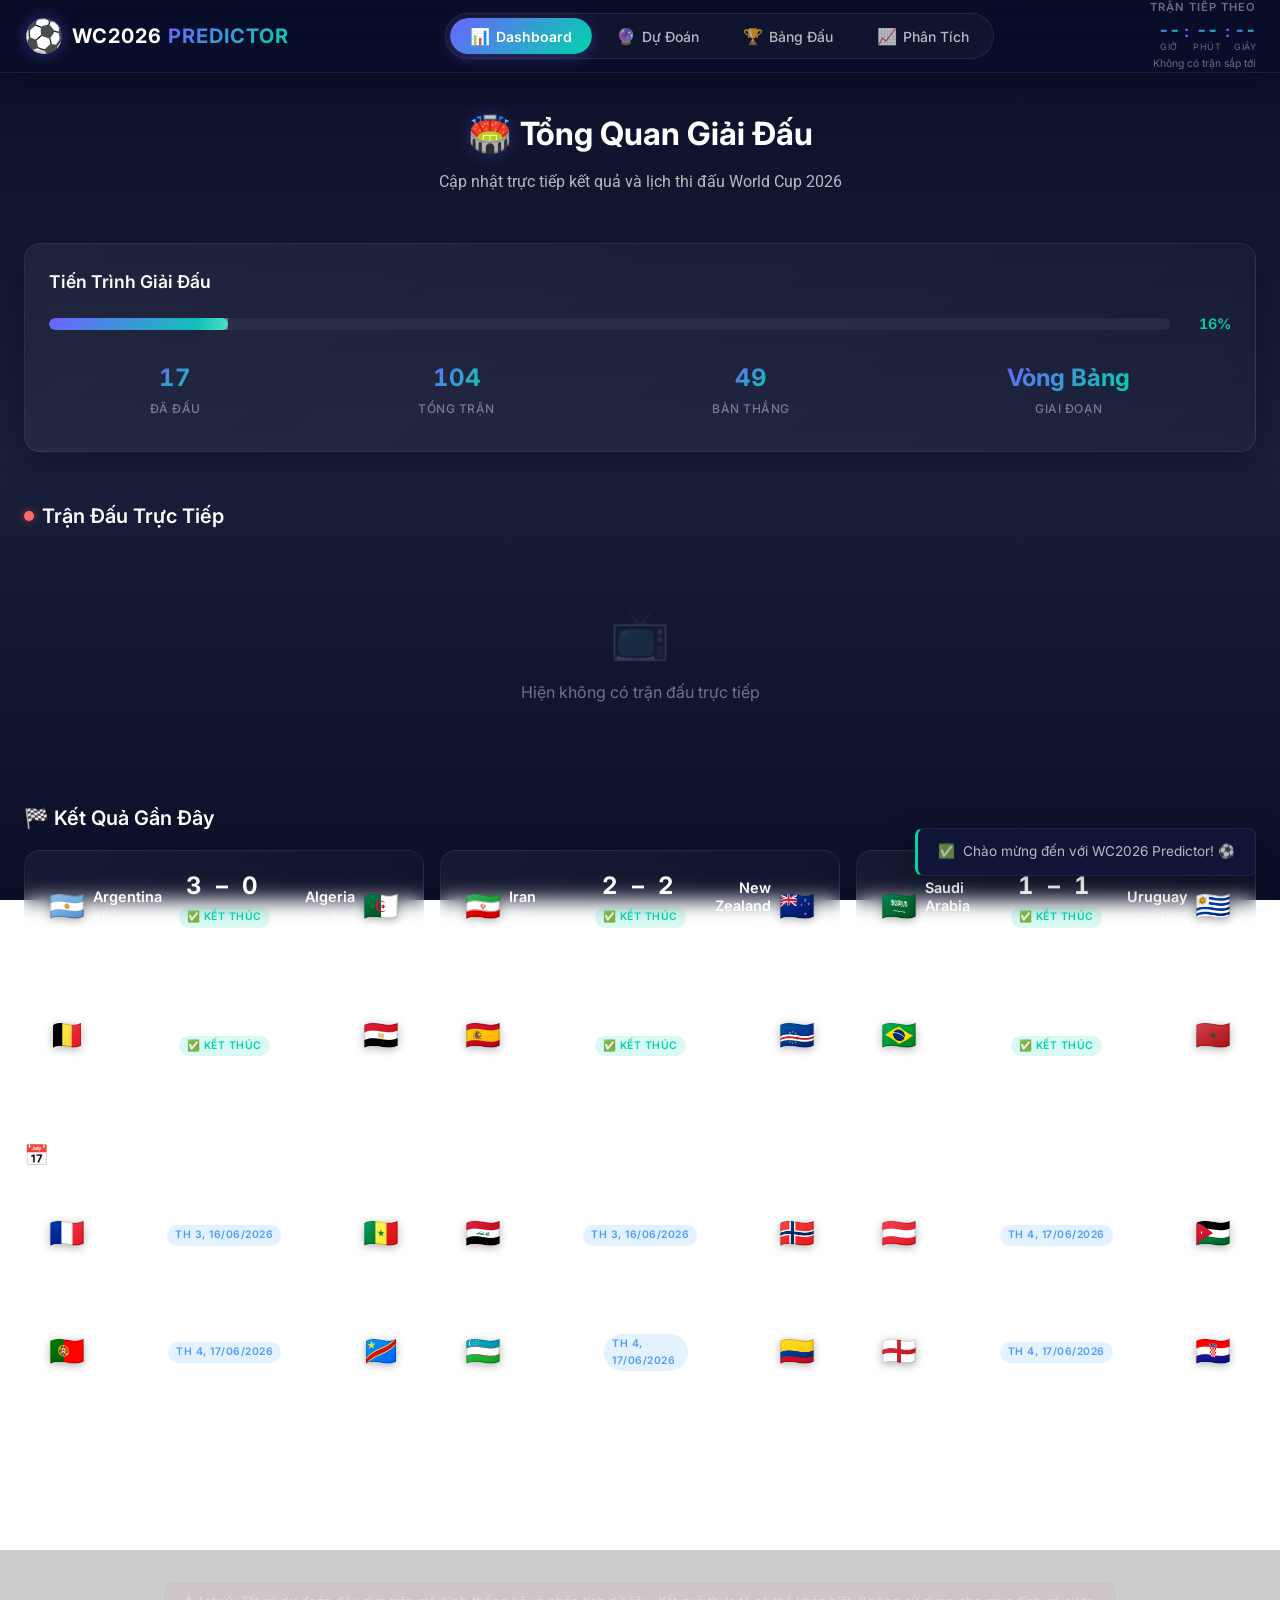
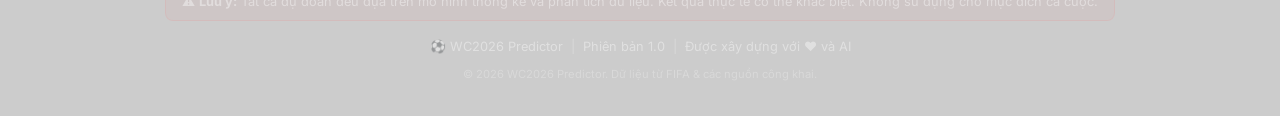
==== index.html @ 7719d068 "WC2026 Predictor - AI Football Prediction Website" ====
<!DOCTYPE html>
<html lang="vi">
<head>
  <meta charset="UTF-8">
  <meta name="viewport" content="width=device-width, initial-scale=1.0">
  <title>Dự Đoán World Cup 2026 | AI Football Predictor</title>
  <meta name="description" content="Công cụ dự đoán kết quả World Cup 2026 bằng trí tuệ nhân tạo. Phân tích 20 yếu tố, xác suất thắng thua, bảng đấu và thống kê chi tiết cho tất cả 48 đội tuyển.">
  <meta name="keywords" content="World Cup 2026, dự đoán bóng đá, AI predictor, phân tích trận đấu, bảng xếp hạng">
  <meta name="author" content="WC2026 Predictor">
  <meta property="og:title" content="Dự Đoán World Cup 2026 | AI Football Predictor">
  <meta property="og:description" content="Dự đoán kết quả World Cup 2026 với AI - Phân tích chi tiết 20 yếu tố cho mỗi trận đấu">
  <meta property="og:type" content="website">
  <link rel="icon" href="data:image/svg+xml,<svg xmlns='http://www.w3.org/2000/svg' viewBox='0 0 100 100'><text y='.9em' font-size='90'>⚽</text></svg>">
  <link rel="preconnect" href="https://fonts.googleapis.com">
  <link rel="preconnect" href="https://fonts.gstatic.com" crossorigin>
  <link href="https://fonts.googleapis.com/css2?family=Inter:wght@400;500;600;700&family=Roboto:wght@400;500&display=swap" rel="stylesheet">
  <link rel="stylesheet" href="css/style.css">
</head>
<body>

<div id="app">
  <!-- ═══════════════════════════════════════════ HEADER ═══════════════════════════════════════════ -->
  <header id="main-header">
    <div class="header-inner">
      <div id="logo" class="logo">
        <span class="logo-icon">⚽</span>
        <span class="logo-text">WC2026 <span class="logo-highlight">PREDICTOR</span></span>
      </div>

      <nav id="main-nav" class="main-nav">
        <button id="tab-btn-dashboard" class="nav-tab active" data-tab="dashboard">
          <span class="nav-icon">📊</span>
          <span class="nav-label">Dashboard</span>
        </button>
        <button id="tab-btn-prediction" class="nav-tab" data-tab="prediction">
          <span class="nav-icon">🔮</span>
          <span class="nav-label">Dự Đoán</span>
        </button>
        <button id="tab-btn-groups" class="nav-tab" data-tab="groups">
          <span class="nav-icon">🏆</span>
          <span class="nav-label">Bảng Đấu</span>
        </button>
        <button id="tab-btn-analytics" class="nav-tab" data-tab="analytics">
          <span class="nav-icon">📈</span>
          <span class="nav-label">Phân Tích</span>
        </button>
      </nav>

      <div id="countdown-widget" class="countdown-widget">
        <span class="countdown-label">Trận tiếp theo</span>
        <div id="countdown-timer" class="countdown-timer">
          <div class="countdown-segment">
            <span id="countdown-hours" class="countdown-value">00</span>
            <span class="countdown-unit">giờ</span>
          </div>
          <span class="countdown-separator">:</span>
          <div class="countdown-segment">
            <span id="countdown-minutes" class="countdown-value">00</span>
            <span class="countdown-unit">phút</span>
          </div>
          <span class="countdown-separator">:</span>
          <div class="countdown-segment">
            <span id="countdown-seconds" class="countdown-value">00</span>
            <span class="countdown-unit">giây</span>
          </div>
        </div>
        <span id="countdown-match-info" class="countdown-match-info"></span>
      </div>

      <button id="mobile-menu-toggle" class="mobile-menu-toggle" aria-label="Menu">
        <span></span><span></span><span></span>
      </button>
    </div>
  </header>

  <!-- ═══════════════════════════════════════════ MAIN ═══════════════════════════════════════════ -->
  <main id="main-content">

    <!-- ────────────── TAB: DASHBOARD ────────────── -->
    <section id="dashboard" class="tab-content active">
      <div class="section-header">
        <h1 class="section-title">
          <span class="title-icon">🏟️</span>
          Tổng Quan Giải Đấu
        </h1>
        <p class="section-subtitle">Cập nhật trực tiếp kết quả và lịch thi đấu World Cup 2026</p>
      </div>

      <!-- Tournament Progress -->
      <div id="tournament-progress" class="tournament-progress card glass-card">
        <h3 class="card-title">Tiến Trình Giải Đấu</h3>
        <div class="progress-bar-container">
          <div id="tournament-progress-bar" class="progress-bar">
            <div id="tournament-progress-fill" class="progress-fill"></div>
          </div>
          <span id="tournament-progress-text" class="progress-text">0%</span>
        </div>
        <div id="tournament-stats-row" class="stats-row">
          <div class="stat-item">
            <span class="stat-value" id="stat-matches-played">0</span>
            <span class="stat-label">Đã Đấu</span>
          </div>
          <div class="stat-item">
            <span class="stat-value" id="stat-total-matches">104</span>
            <span class="stat-label">Tổng Trận</span>
          </div>
          <div class="stat-item">
            <span class="stat-value" id="stat-goals-scored">0</span>
            <span class="stat-label">Bàn Thắng</span>
          </div>
          <div class="stat-item">
            <span class="stat-value" id="stat-current-stage">Bảng Đấu</span>
            <span class="stat-label">Giai Đoạn</span>
          </div>
        </div>
      </div>

      <!-- Live Matches -->
      <div id="live-matches-section" class="matches-section">
        <h2 class="subsection-title">
          <span class="live-dot"></span>
          Trận Đấu Trực Tiếp
        </h2>
        <div id="live-matches-grid" class="matches-grid">
          <!-- Populated by JS -->
        </div>
        <div id="live-matches-empty" class="empty-state" style="display:none;">
          <span class="empty-icon">📺</span>
          <p>Hiện không có trận đấu trực tiếp</p>
        </div>
      </div>

      <!-- Recent Results -->
      <div id="recent-matches-section" class="matches-section">
        <h2 class="subsection-title">🏁 Kết Quả Gần Đây</h2>
        <div id="recent-matches-grid" class="matches-grid">
          <!-- Populated by JS -->
        </div>
      </div>

      <!-- Upcoming Matches -->
      <div id="upcoming-matches-section" class="matches-section">
        <h2 class="subsection-title">📅 Lịch Thi Đấu Sắp Tới</h2>
        <div id="upcoming-matches-grid" class="matches-grid">
          <!-- Populated by JS -->
        </div>
      </div>
    </section>

    <!-- ────────────── TAB: PREDICTION ────────────── -->
    <section id="prediction" class="tab-content">
      <div class="section-header">
        <h1 class="section-title">
          <span class="title-icon">🔮</span>
          Dự Đoán Trận Đấu
        </h1>
        <p class="section-subtitle">Phân tích AI với 20 yếu tố để dự đoán kết quả chính xác nhất</p>
      </div>

      <!-- Match Selector -->
      <div id="match-selector" class="match-selector card glass-card">
        <h3 class="card-title">Chọn Trận Đấu</h3>
        <div class="selector-controls">
          <div class="select-wrapper">
            <label for="matchday-filter" class="select-label">Vòng đấu:</label>
            <select id="matchday-filter" class="custom-select">
              <option value="all">Tất cả vòng đấu</option>
            </select>
          </div>
          <div class="select-wrapper">
            <label for="match-dropdown" class="select-label">Trận đấu:</label>
            <select id="match-dropdown" class="custom-select">
              <option value="">-- Chọn trận đấu --</option>
            </select>
          </div>
        </div>
        <div id="match-cards-grid" class="match-cards-grid">
          <!-- Quick-pick match cards -->
        </div>
      </div>

      <!-- Prediction Panel -->
      <div id="prediction-panel" class="prediction-panel" style="display:none;">
        <!-- Team Comparison Header -->
        <div id="prediction-header" class="prediction-header card glass-card">
          <div id="team-home" class="team-display">
            <span id="home-flag" class="team-flag">🏳️</span>
            <span id="home-name" class="team-name">Đội Nhà</span>
            <span id="home-ranking" class="team-ranking">#0</span>
          </div>
          <div class="vs-container">
            <span class="vs-label">VS</span>
            <span id="match-date-display" class="match-date"></span>
            <span id="match-venue-display" class="match-venue"></span>
          </div>
          <div id="team-away" class="team-display">
            <span id="away-flag" class="team-flag">🏳️</span>
            <span id="away-name" class="team-name">Đội Khách</span>
            <span id="away-ranking" class="team-ranking">#0</span>
          </div>
        </div>

        <!-- Predicted Score -->
        <div id="predicted-score-section" class="predicted-score-section card glass-card">
          <h3 class="card-title">Tỷ Số Dự Đoán</h3>
          <div class="score-display">
            <div class="score-team">
              <span id="score-home-flag" class="score-flag">🏳️</span>
              <span id="score-home-name" class="score-team-name">Đội Nhà</span>
            </div>
            <div class="score-numbers">
              <span id="predicted-home-score" class="predicted-score">0</span>
              <span class="score-dash">–</span>
              <span id="predicted-away-score" class="predicted-score">0</span>
            </div>
            <div class="score-team">
              <span id="score-away-flag" class="score-flag">🏳️</span>
              <span id="score-away-name" class="score-team-name">Đội Khách</span>
            </div>
          </div>
          <div id="prediction-confidence" class="confidence-badge">
            <span>Độ tin cậy: </span>
            <span id="confidence-value" class="confidence-value">0%</span>
          </div>
        </div>

        <!-- Charts Row 1 -->
        <div class="charts-row">
          <!-- Win/Draw/Lose Probabilities -->
          <div id="prob-bars-container" class="chart-container card glass-card">
            <h3 class="card-title">Xác Suất Thắng/Hòa/Thua</h3>
            <canvas id="prob-bars-chart" width="400" height="300"></canvas>
            <div id="prob-bars-legend" class="chart-legend"></div>
          </div>

          <!-- Confidence Gauge -->
          <div id="confidence-gauge-container" class="chart-container card glass-card">
            <h3 class="card-title">Mức Độ Tin Cậy</h3>
            <canvas id="confidence-gauge" width="300" height="300"></canvas>
            <div id="gauge-value-display" class="gauge-value"></div>
          </div>
        </div>

        <!-- Charts Row 2 -->
        <div class="charts-row">
          <!-- Radar Chart -->
          <div id="radar-chart-container" class="chart-container card glass-card">
            <h3 class="card-title">So Sánh Sức Mạnh</h3>
            <canvas id="radar-chart" width="400" height="400"></canvas>
            <div id="radar-chart-legend" class="chart-legend"></div>
          </div>

          <!-- Score Matrix Heatmap -->
          <div id="score-heatmap-container" class="chart-container card glass-card">
            <h3 class="card-title">Ma Trận Xác Suất Tỷ Số</h3>
            <canvas id="score-heatmap" width="400" height="400"></canvas>
          </div>
        </div>

        <!-- Charts Row 3 -->
        <div class="charts-row">
          <!-- Factors Breakdown -->
          <div id="factors-chart-container" class="chart-container chart-container-wide card glass-card">
            <h3 class="card-title">Phân Tích Yếu Tố</h3>
            <canvas id="factors-chart" width="800" height="400"></canvas>
          </div>
        </div>

        <!-- Additional Stats -->
        <div id="additional-stats" class="additional-stats">
          <div id="stat-over-under" class="stat-card card glass-card">
            <h4 class="stat-card-title">Trên/Dưới 2.5 Bàn</h4>
            <div class="stat-bar-group">
              <div class="stat-bar-row">
                <span class="stat-bar-label">Trên 2.5</span>
                <div class="stat-bar-track">
                  <div id="over25-bar" class="stat-bar-fill accent-teal" style="width:0%"></div>
                </div>
                <span id="over25-value" class="stat-bar-value">0%</span>
              </div>
              <div class="stat-bar-row">
                <span class="stat-bar-label">Dưới 2.5</span>
                <div class="stat-bar-track">
                  <div id="under25-bar" class="stat-bar-fill accent-coral" style="width:0%"></div>
                </div>
                <span id="under25-value" class="stat-bar-value">0%</span>
              </div>
            </div>
          </div>

          <div id="stat-btts" class="stat-card card glass-card">
            <h4 class="stat-card-title">Cả Hai Đội Ghi Bàn</h4>
            <div class="stat-circular">
              <div id="btts-circle" class="circular-progress">
                <svg viewBox="0 0 100 100">
                  <circle class="track" cx="50" cy="50" r="42"></circle>
                  <circle id="btts-circle-fill" class="fill" cx="50" cy="50" r="42" stroke-dasharray="264" stroke-dashoffset="264"></circle>
                </svg>
                <span id="btts-value" class="circular-value">0%</span>
              </div>
              <div class="btts-labels">
                <span id="btts-yes-label" class="btts-label">Có: 0%</span>
                <span id="btts-no-label" class="btts-label">Không: 0%</span>
              </div>
            </div>
          </div>

          <div id="stat-expected-goals" class="stat-card card glass-card">
            <h4 class="stat-card-title">Bàn Thắng Kỳ Vọng (xG)</h4>
            <div class="xg-display">
              <div class="xg-team">
                <span id="xg-home-flag" class="xg-flag">🏳️</span>
                <span id="xg-home-value" class="xg-value">0.00</span>
              </div>
              <div class="xg-divider">
                <span>xG</span>
              </div>
              <div class="xg-team">
                <span id="xg-away-flag" class="xg-flag">🏳️</span>
                <span id="xg-away-value" class="xg-value">0.00</span>
              </div>
            </div>
            <div id="xg-total" class="xg-total">
              <span>Tổng xG: </span>
              <span id="xg-total-value">0.00</span>
            </div>
          </div>
        </div>

        <!-- 20 Factors Detail Table -->
        <div id="factors-detail-section" class="factors-detail card glass-card">
          <h3 class="card-title">Chi Tiết 20 Yếu Tố Phân Tích</h3>
          <div class="table-responsive">
            <table id="factors-table" class="factors-table">
              <thead>
                <tr>
                  <th>#</th>
                  <th>Yếu Tố</th>
                  <th id="factors-th-home">Đội Nhà</th>
                  <th id="factors-th-away">Đội Khách</th>
                  <th>Ảnh Hưởng</th>
                  <th>Lợi Thế</th>
                </tr>
              </thead>
              <tbody id="factors-table-body">
                <!-- Populated by JS -->
              </tbody>
            </table>
          </div>
        </div>
      </div>
    </section>

    <!-- ────────────── TAB: GROUPS ────────────── -->
    <section id="groups" class="tab-content">
      <div class="section-header">
        <h1 class="section-title">
          <span class="title-icon">🏆</span>
          Bảng Đấu World Cup 2026
        </h1>
        <p class="section-subtitle">12 bảng đấu với 48 đội tuyển – Xác suất vượt qua vòng bảng</p>
      </div>

      <div id="groups-grid" class="groups-grid">
        <!-- Group A -->
        <div id="group-A" class="group-card card glass-card">
          <h3 class="group-title">Bảng A</h3>
          <table class="group-table">
            <thead>
              <tr>
                <th class="col-pos">#</th>
                <th class="col-team">Đội</th>
                <th class="col-stat">Đ</th>
                <th class="col-stat">T</th>
                <th class="col-stat">H</th>
                <th class="col-stat">B</th>
                <th class="col-stat">BT</th>
                <th class="col-stat">BB</th>
                <th class="col-stat">HS</th>
                <th class="col-pts">Điểm</th>
                <th class="col-prob">Vượt QVB</th>
              </tr>
            </thead>
            <tbody id="group-A-body"></tbody>
          </table>
        </div>
        <!-- Group B -->
        <div id="group-B" class="group-card card glass-card">
          <h3 class="group-title">Bảng B</h3>
          <table class="group-table">
            <thead>
              <tr>
                <th class="col-pos">#</th>
                <th class="col-team">Đội</th>
                <th class="col-stat">Đ</th>
                <th class="col-stat">T</th>
                <th class="col-stat">H</th>
                <th class="col-stat">B</th>
                <th class="col-stat">BT</th>
                <th class="col-stat">BB</th>
                <th class="col-stat">HS</th>
                <th class="col-pts">Điểm</th>
                <th class="col-prob">Vượt QVB</th>
              </tr>
            </thead>
            <tbody id="group-B-body"></tbody>
          </table>
        </div>
        <!-- Group C -->
        <div id="group-C" class="group-card card glass-card">
          <h3 class="group-title">Bảng C</h3>
          <table class="group-table">
            <thead>
              <tr>
                <th class="col-pos">#</th>
                <th class="col-team">Đội</th>
                <th class="col-stat">Đ</th>
                <th class="col-stat">T</th>
                <th class="col-stat">H</th>
                <th class="col-stat">B</th>
                <th class="col-stat">BT</th>
                <th class="col-stat">BB</th>
                <th class="col-stat">HS</th>
                <th class="col-pts">Điểm</th>
                <th class="col-prob">Vượt QVB</th>
              </tr>
            </thead>
            <tbody id="group-C-body"></tbody>
          </table>
        </div>
        <!-- Group D -->
        <div id="group-D" class="group-card card glass-card">
          <h3 class="group-title">Bảng D</h3>
          <table class="group-table">
            <thead>
              <tr>
                <th class="col-pos">#</th>
                <th class="col-team">Đội</th>
                <th class="col-stat">Đ</th>
                <th class="col-stat">T</th>
                <th class="col-stat">H</th>
                <th class="col-stat">B</th>
                <th class="col-stat">BT</th>
                <th class="col-stat">BB</th>
                <th class="col-stat">HS</th>
                <th class="col-pts">Điểm</th>
                <th class="col-prob">Vượt QVB</th>
              </tr>
            </thead>
            <tbody id="group-D-body"></tbody>
          </table>
        </div>
        <!-- Group E -->
        <div id="group-E" class="group-card card glass-card">
          <h3 class="group-title">Bảng E</h3>
          <table class="group-table">
            <thead>
              <tr>
                <th class="col-pos">#</th>
                <th class="col-team">Đội</th>
                <th class="col-stat">Đ</th>
                <th class="col-stat">T</th>
                <th class="col-stat">H</th>
                <th class="col-stat">B</th>
                <th class="col-stat">BT</th>
                <th class="col-stat">BB</th>
                <th class="col-stat">HS</th>
                <th class="col-pts">Điểm</th>
                <th class="col-prob">Vượt QVB</th>
              </tr>
            </thead>
            <tbody id="group-E-body"></tbody>
          </table>
        </div>
        <!-- Group F -->
        <div id="group-F" class="group-card card glass-card">
          <h3 class="group-title">Bảng F</h3>
          <table class="group-table">
            <thead>
              <tr>
                <th class="col-pos">#</th>
                <th class="col-team">Đội</th>
                <th class="col-stat">Đ</th>
                <th class="col-stat">T</th>
                <th class="col-stat">H</th>
                <th class="col-stat">B</th>
                <th class="col-stat">BT</th>
                <th class="col-stat">BB</th>
                <th class="col-stat">HS</th>
                <th class="col-pts">Điểm</th>
                <th class="col-prob">Vượt QVB</th>
              </tr>
            </thead>
            <tbody id="group-F-body"></tbody>
          </table>
        </div>
        <!-- Group G -->
        <div id="group-G" class="group-card card glass-card">
          <h3 class="group-title">Bảng G</h3>
          <table class="group-table">
            <thead>
              <tr>
                <th class="col-pos">#</th>
                <th class="col-team">Đội</th>
                <th class="col-stat">Đ</th>
                <th class="col-stat">T</th>
                <th class="col-stat">H</th>
                <th class="col-stat">B</th>
                <th class="col-stat">BT</th>
                <th class="col-stat">BB</th>
                <th class="col-stat">HS</th>
                <th class="col-pts">Điểm</th>
                <th class="col-prob">Vượt QVB</th>
              </tr>
            </thead>
            <tbody id="group-G-body"></tbody>
          </table>
        </div>
        <!-- Group H -->
        <div id="group-H" class="group-card card glass-card">
          <h3 class="group-title">Bảng H</h3>
          <table class="group-table">
            <thead>
              <tr>
                <th class="col-pos">#</th>
                <th class="col-team">Đội</th>
                <th class="col-stat">Đ</th>
                <th class="col-stat">T</th>
                <th class="col-stat">H</th>
                <th class="col-stat">B</th>
                <th class="col-stat">BT</th>
                <th class="col-stat">BB</th>
                <th class="col-stat">HS</th>
                <th class="col-pts">Điểm</th>
                <th class="col-prob">Vượt QVB</th>
              </tr>
            </thead>
            <tbody id="group-H-body"></tbody>
          </table>
        </div>
        <!-- Group I -->
        <div id="group-I" class="group-card card glass-card">
          <h3 class="group-title">Bảng I</h3>
          <table class="group-table">
            <thead>
              <tr>
                <th class="col-pos">#</th>
                <th class="col-team">Đội</th>
                <th class="col-stat">Đ</th>
                <th class="col-stat">T</th>
                <th class="col-stat">H</th>
                <th class="col-stat">B</th>
                <th class="col-stat">BT</th>
                <th class="col-stat">BB</th>
                <th class="col-stat">HS</th>
                <th class="col-pts">Điểm</th>
                <th class="col-prob">Vượt QVB</th>
              </tr>
            </thead>
            <tbody id="group-I-body"></tbody>
          </table>
        </div>
        <!-- Group J -->
        <div id="group-J" class="group-card card glass-card">
          <h3 class="group-title">Bảng J</h3>
          <table class="group-table">
            <thead>
              <tr>
                <th class="col-pos">#</th>
                <th class="col-team">Đội</th>
                <th class="col-stat">Đ</th>
                <th class="col-stat">T</th>
                <th class="col-stat">H</th>
                <th class="col-stat">B</th>
                <th class="col-stat">BT</th>
                <th class="col-stat">BB</th>
                <th class="col-stat">HS</th>
                <th class="col-pts">Điểm</th>
                <th class="col-prob">Vượt QVB</th>
              </tr>
            </thead>
            <tbody id="group-J-body"></tbody>
          </table>
        </div>
        <!-- Group K -->
        <div id="group-K" class="group-card card glass-card">
          <h3 class="group-title">Bảng K</h3>
          <table class="group-table">
            <thead>
              <tr>
                <th class="col-pos">#</th>
                <th class="col-team">Đội</th>
                <th class="col-stat">Đ</th>
                <th class="col-stat">T</th>
                <th class="col-stat">H</th>
                <th class="col-stat">B</th>
                <th class="col-stat">BT</th>
                <th class="col-stat">BB</th>
                <th class="col-stat">HS</th>
                <th class="col-pts">Điểm</th>
                <th class="col-prob">Vượt QVB</th>
              </tr>
            </thead>
            <tbody id="group-K-body"></tbody>
          </table>
        </div>
        <!-- Group L -->
        <div id="group-L" class="group-card card glass-card">
          <h3 class="group-title">Bảng L</h3>
          <table class="group-table">
            <thead>
              <tr>
                <th class="col-pos">#</th>
                <th class="col-team">Đội</th>
                <th class="col-stat">Đ</th>
                <th class="col-stat">T</th>
                <th class="col-stat">H</th>
                <th class="col-stat">B</th>
                <th class="col-stat">BT</th>
                <th class="col-stat">BB</th>
                <th class="col-stat">HS</th>
                <th class="col-pts">Điểm</th>
                <th class="col-prob">Vượt QVB</th>
              </tr>
            </thead>
            <tbody id="group-L-body"></tbody>
          </table>
        </div>
      </div>
    </section>

    <!-- ────────────── TAB: ANALYTICS ────────────── -->
    <section id="analytics" class="tab-content">
      <div class="section-header">
        <h1 class="section-title">
          <span class="title-icon">📈</span>
          Phân Tích Chuyên Sâu
        </h1>
        <p class="section-subtitle">Thống kê toàn diện, xác suất vô địch và bảng xếp hạng sức mạnh</p>
      </div>

      <!-- Winner Probabilities -->
      <div id="winner-probs-section" class="card glass-card analytics-card">
        <h3 class="card-title">🏆 Xác Suất Vô Địch</h3>
        <div id="winner-probs-grid" class="winner-probs-grid">
          <!-- Populated by JS -->
        </div>
      </div>

      <!-- Team Strength Rankings -->
      <div id="strength-rankings-section" class="card glass-card analytics-card">
        <h3 class="card-title">💪 Bảng Xếp Hạng Sức Mạnh</h3>
        <div class="table-responsive">
          <table id="strength-table" class="strength-table">
            <thead>
              <tr>
                <th>#</th>
                <th>Đội Tuyển</th>
                <th>Sức Mạnh</th>
                <th>Tấn Công</th>
                <th>Phòng Ngự</th>
                <th>Phong Độ</th>
                <th>Kinh Nghiệm</th>
                <th>Tổng Điểm</th>
              </tr>
            </thead>
            <tbody id="strength-table-body">
              <!-- Populated by JS -->
            </tbody>
          </table>
        </div>
      </div>

      <!-- Tournament Bracket -->
      <div id="bracket-section" class="card glass-card analytics-card">
        <h3 class="card-title">🗓️ Sơ Đồ Giải Đấu</h3>
        <div id="bracket-visualization" class="bracket-visualization">
          <div id="bracket-r32" class="bracket-round">
            <h4 class="bracket-round-title">Vòng 32</h4>
            <div id="bracket-r32-matches" class="bracket-matches"></div>
          </div>
          <div id="bracket-r16" class="bracket-round">
            <h4 class="bracket-round-title">Vòng 16</h4>
            <div id="bracket-r16-matches" class="bracket-matches"></div>
          </div>
          <div id="bracket-qf" class="bracket-round">
            <h4 class="bracket-round-title">Tứ Kết</h4>
            <div id="bracket-qf-matches" class="bracket-matches"></div>
          </div>
          <div id="bracket-sf" class="bracket-round">
            <h4 class="bracket-round-title">Bán Kết</h4>
            <div id="bracket-sf-matches" class="bracket-matches"></div>
          </div>
          <div id="bracket-final" class="bracket-round">
            <h4 class="bracket-round-title">Chung Kết</h4>
            <div id="bracket-final-matches" class="bracket-matches"></div>
          </div>
        </div>
      </div>

      <!-- Stats Summary -->
      <div id="stats-summary-section" class="card glass-card analytics-card">
        <h3 class="card-title">📊 Tóm Tắt Thống Kê</h3>
        <div id="stats-summary-grid" class="stats-summary-grid">
          <div class="summary-stat">
            <span class="summary-icon">⚽</span>
            <span id="summary-avg-goals" class="summary-value">0.00</span>
            <span class="summary-label">Trung bình bàn/trận</span>
          </div>
          <div class="summary-stat">
            <span class="summary-icon">🎯</span>
            <span id="summary-home-win-pct" class="summary-value">0%</span>
            <span class="summary-label">Tỷ lệ thắng sân nhà</span>
          </div>
          <div class="summary-stat">
            <span class="summary-icon">🤝</span>
            <span id="summary-draw-pct" class="summary-value">0%</span>
            <span class="summary-label">Tỷ lệ hòa</span>
          </div>
          <div class="summary-stat">
            <span class="summary-icon">🔥</span>
            <span id="summary-btts-pct" class="summary-value">0%</span>
            <span class="summary-label">Cả hai ghi bàn</span>
          </div>
          <div class="summary-stat">
            <span class="summary-icon">📈</span>
            <span id="summary-over25-pct" class="summary-value">0%</span>
            <span class="summary-label">Trên 2.5 bàn</span>
          </div>
          <div class="summary-stat">
            <span class="summary-icon">🏟️</span>
            <span id="summary-total-attendance" class="summary-value">0</span>
            <span class="summary-label">Tổng khán giả</span>
          </div>
        </div>
      </div>
    </section>

  </main>

  <!-- ═══════════════════════════════════════════ FOOTER ═══════════════════════════════════════════ -->
  <footer id="main-footer">
    <div class="footer-inner">
      <p class="footer-disclaimer">
        ⚠️ <strong>Lưu ý:</strong> Tất cả dự đoán đều dựa trên mô hình thống kê và phân tích dữ liệu. 
        Kết quả thực tế có thể khác biệt. Không sử dụng cho mục đích cá cược.
      </p>
      <div class="footer-credits">
        <span>⚽ WC2026 Predictor</span>
        <span class="footer-separator">|</span>
        <span>Phiên bản 1.0</span>
        <span class="footer-separator">|</span>
        <span>Được xây dựng với ❤️ và AI</span>
      </div>
      <p class="footer-copyright">© 2026 WC2026 Predictor. Dữ liệu từ FIFA & các nguồn công khai.</p>
    </div>
  </footer>
</div>

<!-- ═══════════════════════════════════════════ LOADING OVERLAY ═══════════════════════════════════════════ -->
<div id="loading-overlay" class="loading-overlay">
  <div class="loading-content">
    <div class="loading-spinner">
      <div class="spinner-ball">⚽</div>
    </div>
    <h2 class="loading-title">Đang Tải Dữ Liệu</h2>
    <p class="loading-subtitle">Khởi tạo hệ thống dự đoán AI...</p>
    <div class="loading-progress">
      <div id="loading-progress-bar" class="loading-progress-bar"></div>
    </div>
    <span id="loading-status-text" class="loading-status">Đang kết nối...</span>
  </div>
</div>

<!-- ═══════════════════════════════════════════ TOAST NOTIFICATIONS ═══════════════════════════════════════════ -->
<div id="toast-container" class="toast-container"></div>

<!-- Scripts - load order matters -->
<script src="js/data.js"></script>
<script src="js/predictor.js"></script>
<script src="js/charts.js"></script>
<script src="js/api.js"></script>
<script src="js/app.js"></script>

</body>
</html>
---- css/style.css ----
/* ═══════════════════════════════════════════════════════════════════════════════
   WC2026 PREDICTOR - PREMIUM DARK THEME WITH GLASSMORPHISM
   ═══════════════════════════════════════════════════════════════════════════════ */

/* ─── DESIGN TOKENS ─── */
:root {
  --bg-primary: #0A0E27;
  --bg-secondary: #111638;
  --bg-tertiary: #161B42;
  --bg-card: rgba(255, 255, 255, 0.03);
  --glass: rgba(255, 255, 255, 0.05);
  --glass-hover: rgba(255, 255, 255, 0.08);
  --glass-border: rgba(255, 255, 255, 0.08);
  --glass-border-hover: rgba(255, 255, 255, 0.15);
  --text-primary: #FFFFFF;
  --text-secondary: rgba(255, 255, 255, 0.7);
  --text-muted: rgba(255, 255, 255, 0.4);
  --text-dim: rgba(255, 255, 255, 0.25);
  --accent-purple: #6C63FF;
  --accent-purple-dim: rgba(108, 99, 255, 0.2);
  --accent-teal: #00D4AA;
  --accent-teal-dim: rgba(0, 212, 170, 0.2);
  --accent-coral: #FF6B6B;
  --accent-coral-dim: rgba(255, 107, 107, 0.2);
  --accent-gold: #FFD700;
  --accent-gold-dim: rgba(255, 215, 0, 0.2);
  --accent-blue: #4A9EFF;
  --accent-blue-dim: rgba(74, 158, 255, 0.2);
  --accent-green: #00E676;
  --accent-orange: #FF9800;
  --gradient-primary: linear-gradient(135deg, #6C63FF, #00D4AA);
  --gradient-secondary: linear-gradient(135deg, #FF6B6B, #FFD700);
  --gradient-cool: linear-gradient(135deg, #4A9EFF, #6C63FF);
  --gradient-bg: linear-gradient(180deg, #0A0E27 0%, #1A1F3A 50%, #0A0E27 100%);
  --gradient-card: linear-gradient(135deg, rgba(255,255,255,0.05) 0%, rgba(255,255,255,0.02) 100%);
  --shadow-glow: 0 0 30px rgba(108, 99, 255, 0.15);
  --shadow-glow-teal: 0 0 30px rgba(0, 212, 170, 0.15);
  --shadow-card: 0 8px 32px rgba(0, 0, 0, 0.3);
  --shadow-card-hover: 0 16px 48px rgba(0, 0, 0, 0.4);
  --shadow-btn: 0 4px 15px rgba(108, 99, 255, 0.3);
  --radius: 16px;
  --radius-sm: 8px;
  --radius-xs: 4px;
  --radius-full: 9999px;
  --transition: all 0.3s cubic-bezier(0.4, 0, 0.2, 1);
  --transition-fast: all 0.15s cubic-bezier(0.4, 0, 0.2, 1);
  --transition-slow: all 0.5s cubic-bezier(0.4, 0, 0.2, 1);
  --font-primary: 'Inter', -apple-system, BlinkMacSystemFont, 'Segoe UI', sans-serif;
  --font-secondary: 'Roboto', sans-serif;
  --header-height: 72px;
  --content-max-width: 1400px;
  --spacing-xs: 4px;
  --spacing-sm: 8px;
  --spacing-md: 16px;
  --spacing-lg: 24px;
  --spacing-xl: 32px;
  --spacing-2xl: 48px;
  --spacing-3xl: 64px;
}

/* ─── RESET & BASE ─── */
*,
*::before,
*::after {
  margin: 0;
  padding: 0;
  box-sizing: border-box;
}

html {
  scroll-behavior: smooth;
  font-size: 16px;
  -webkit-text-size-adjust: 100%;
}

body {
  font-family: var(--font-primary);
  background: var(--gradient-bg);
  background-attachment: fixed;
  color: var(--text-primary);
  line-height: 1.6;
  min-height: 100vh;
  overflow-x: hidden;
  -webkit-font-smoothing: antialiased;
  -moz-osx-font-smoothing: grayscale;
}

/* ─── CUSTOM SCROLLBAR ─── */
::-webkit-scrollbar {
  width: 8px;
  height: 8px;
}

::-webkit-scrollbar-track {
  background: var(--bg-primary);
  border-radius: 4px;
}

::-webkit-scrollbar-thumb {
  background: rgba(108, 99, 255, 0.3);
  border-radius: 4px;
  border: 2px solid transparent;
  background-clip: padding-box;
}

::-webkit-scrollbar-thumb:hover {
  background: rgba(108, 99, 255, 0.5);
}

::selection {
  background: var(--accent-purple-dim);
  color: var(--text-primary);
}

/* ─── APP CONTAINER ─── */
#app {
  display: flex;
  flex-direction: column;
  min-height: 100vh;
}

/* ═══════════════════════════════════════════════════════════════════════════════
   HEADER
   ═══════════════════════════════════════════════════════════════════════════════ */
#main-header {
  position: sticky;
  top: 0;
  z-index: 1000;
  background: rgba(10, 14, 39, 0.85);
  backdrop-filter: blur(20px) saturate(180%);
  -webkit-backdrop-filter: blur(20px) saturate(180%);
  border-bottom: 1px solid var(--glass-border);
  box-shadow: 0 4px 30px rgba(0, 0, 0, 0.3);
}

.header-inner {
  max-width: var(--content-max-width);
  margin: 0 auto;
  padding: 0 var(--spacing-lg);
  height: var(--header-height);
  display: flex;
  align-items: center;
  justify-content: space-between;
  gap: var(--spacing-lg);
}

/* Logo */
.logo {
  display: flex;
  align-items: center;
  gap: var(--spacing-sm);
  cursor: pointer;
  text-decoration: none;
  flex-shrink: 0;
  transition: var(--transition);
}

.logo:hover {
  transform: scale(1.02);
}

.logo-icon {
  font-size: 2rem;
  animation: spin-slow 8s linear infinite;
  filter: drop-shadow(0 0 8px rgba(108, 99, 255, 0.4));
}

.logo-text {
  font-size: 1.25rem;
  font-weight: 700;
  letter-spacing: 1px;
  color: var(--text-primary);
}

.logo-highlight {
  background: var(--gradient-primary);
  -webkit-background-clip: text;
  -webkit-text-fill-color: transparent;
  background-clip: text;
}

/* Navigation */
.main-nav {
  display: flex;
  gap: var(--spacing-xs);
  background: rgba(255, 255, 255, 0.03);
  border-radius: var(--radius-full);
  padding: 4px;
  border: 1px solid var(--glass-border);
}

.nav-tab {
  display: flex;
  align-items: center;
  gap: 6px;
  padding: 8px 20px;
  border: none;
  background: transparent;
  color: var(--text-secondary);
  font-family: var(--font-primary);
  font-size: 0.875rem;
  font-weight: 500;
  border-radius: var(--radius-full);
  cursor: pointer;
  transition: var(--transition);
  white-space: nowrap;
  position: relative;
  overflow: hidden;
}

.nav-tab::before {
  content: '';
  position: absolute;
  inset: 0;
  border-radius: inherit;
  opacity: 0;
  background: var(--gradient-primary);
  transition: var(--transition);
}

.nav-tab:hover {
  color: var(--text-primary);
}

.nav-tab:hover::before {
  opacity: 0.1;
}

.nav-tab.active {
  color: var(--text-primary);
  font-weight: 600;
  box-shadow: var(--shadow-btn);
}

.nav-tab.active::before {
  opacity: 1;
}

.nav-icon {
  font-size: 1rem;
  position: relative;
  z-index: 1;
}

.nav-label {
  position: relative;
  z-index: 1;
}

/* Countdown Widget */
.countdown-widget {
  display: flex;
  flex-direction: column;
  align-items: flex-end;
  gap: 2px;
  flex-shrink: 0;
}

.countdown-label {
  font-size: 0.7rem;
  color: var(--text-muted);
  text-transform: uppercase;
  letter-spacing: 1px;
  font-weight: 600;
}

.countdown-timer {
  display: flex;
  align-items: center;
  gap: 4px;
}

.countdown-segment {
  display: flex;
  flex-direction: column;
  align-items: center;
}

.countdown-value {
  font-size: 1.1rem;
  font-weight: 700;
  font-variant-numeric: tabular-nums;
  background: var(--gradient-primary);
  -webkit-background-clip: text;
  -webkit-text-fill-color: transparent;
  background-clip: text;
  line-height: 1.2;
}

.countdown-unit {
  font-size: 0.55rem;
  color: var(--text-muted);
  text-transform: uppercase;
  letter-spacing: 0.5px;
}

.countdown-separator {
  font-size: 1rem;
  font-weight: 700;
  color: var(--accent-purple);
  animation: pulse 1s ease-in-out infinite;
  margin-bottom: 10px;
}

.countdown-match-info {
  font-size: 0.65rem;
  color: var(--text-muted);
  max-width: 160px;
  text-align: right;
  overflow: hidden;
  text-overflow: ellipsis;
  white-space: nowrap;
}

/* Mobile Menu Toggle */
.mobile-menu-toggle {
  display: none;
  flex-direction: column;
  gap: 5px;
  background: none;
  border: none;
  cursor: pointer;
  padding: 8px;
}

.mobile-menu-toggle span {
  display: block;
  width: 24px;
  height: 2px;
  background: var(--text-primary);
  border-radius: 2px;
  transition: var(--transition);
}

/* ═══════════════════════════════════════════════════════════════════════════════
   MAIN CONTENT
   ═══════════════════════════════════════════════════════════════════════════════ */
main {
  flex: 1;
  max-width: var(--content-max-width);
  margin: 0 auto;
  padding: var(--spacing-xl) var(--spacing-lg);
  width: 100%;
}

/* Tab Content */
.tab-content {
  display: none;
  animation: fadeIn 0.4s ease-out;
}

.tab-content.active {
  display: block;
}

/* Section Headers */
.section-header {
  margin-bottom: var(--spacing-2xl);
  text-align: center;
}

.section-title {
  font-size: 2rem;
  font-weight: 700;
  margin-bottom: var(--spacing-sm);
  display: flex;
  align-items: center;
  justify-content: center;
  gap: var(--spacing-sm);
}

.title-icon {
  font-size: 2.2rem;
  filter: drop-shadow(0 0 8px rgba(108, 99, 255, 0.3));
}

.section-subtitle {
  font-size: 1rem;
  color: var(--text-secondary);
  font-family: var(--font-secondary);
}

/* ═══════════════════════════════════════════════════════════════════════════════
   CARDS
   ═══════════════════════════════════════════════════════════════════════════════ */
.card {
  border-radius: var(--radius);
  padding: var(--spacing-lg);
  transition: var(--transition);
}

.glass-card {
  background: var(--gradient-card);
  border: 1px solid var(--glass-border);
  backdrop-filter: blur(10px);
  -webkit-backdrop-filter: blur(10px);
  box-shadow: var(--shadow-card);
}

.glass-card:hover {
  border-color: var(--glass-border-hover);
  box-shadow: var(--shadow-card-hover);
}

.card-title {
  font-size: 1.1rem;
  font-weight: 600;
  margin-bottom: var(--spacing-md);
  color: var(--text-primary);
  display: flex;
  align-items: center;
  gap: var(--spacing-sm);
}

/* ═══════════════════════════════════════════════════════════════════════════════
   TOURNAMENT PROGRESS
   ═══════════════════════════════════════════════════════════════════════════════ */
.tournament-progress {
  margin-bottom: var(--spacing-2xl);
}

.progress-bar-container {
  display: flex;
  align-items: center;
  gap: var(--spacing-md);
  margin-bottom: var(--spacing-md);
}

.progress-bar {
  flex: 1;
  height: 12px;
  background: rgba(255, 255, 255, 0.05);
  border-radius: var(--radius-full);
  overflow: hidden;
  position: relative;
}

.progress-fill {
  height: 100%;
  background: var(--gradient-primary);
  border-radius: var(--radius-full);
  transition: width 1s cubic-bezier(0.4, 0, 0.2, 1);
  position: relative;
  width: 0%;
}

.progress-fill::after {
  content: '';
  position: absolute;
  right: 0;
  top: 0;
  bottom: 0;
  width: 30px;
  background: linear-gradient(90deg, transparent, rgba(255, 255, 255, 0.3));
  animation: shimmer 2s infinite;
}

.progress-text {
  font-size: 0.9rem;
  font-weight: 600;
  color: var(--accent-teal);
  min-width: 45px;
  text-align: right;
  font-variant-numeric: tabular-nums;
}

.stats-row {
  display: flex;
  justify-content: space-around;
  gap: var(--spacing-md);
  flex-wrap: wrap;
}

.stat-item {
  display: flex;
  flex-direction: column;
  align-items: center;
  gap: 2px;
  padding: var(--spacing-sm) var(--spacing-md);
}

.stat-value {
  font-size: 1.5rem;
  font-weight: 700;
  background: var(--gradient-primary);
  -webkit-background-clip: text;
  -webkit-text-fill-color: transparent;
  background-clip: text;
  font-variant-numeric: tabular-nums;
}

.stat-label {
  font-size: 0.75rem;
  color: var(--text-muted);
  text-transform: uppercase;
  letter-spacing: 0.5px;
  font-weight: 500;
}

/* ═══════════════════════════════════════════════════════════════════════════════
   MATCHES SECTION
   ═══════════════════════════════════════════════════════════════════════════════ */
.matches-section {
  margin-bottom: var(--spacing-2xl);
}

.subsection-title {
  font-size: 1.25rem;
  font-weight: 600;
  margin-bottom: var(--spacing-md);
  display: flex;
  align-items: center;
  gap: var(--spacing-sm);
}

.live-dot {
  display: inline-block;
  width: 10px;
  height: 10px;
  background: var(--accent-coral);
  border-radius: 50%;
  animation: pulse 1.5s ease-in-out infinite;
  box-shadow: 0 0 10px rgba(255, 107, 107, 0.5);
}

.matches-grid {
  display: grid;
  grid-template-columns: repeat(auto-fill, minmax(340px, 1fr));
  gap: var(--spacing-md);
}

/* Match Card */
.match-card {
  background: var(--gradient-card);
  border: 1px solid var(--glass-border);
  border-radius: var(--radius);
  padding: var(--spacing-md) var(--spacing-lg);
  display: flex;
  align-items: center;
  justify-content: space-between;
  cursor: pointer;
  transition: var(--transition);
  position: relative;
  overflow: hidden;
  backdrop-filter: blur(10px);
}

.match-card::before {
  content: '';
  position: absolute;
  top: 0;
  left: 0;
  right: 0;
  height: 2px;
  background: var(--gradient-primary);
  opacity: 0;
  transition: var(--transition);
}

.match-card:hover {
  border-color: var(--glass-border-hover);
  transform: translateY(-2px);
  box-shadow: var(--shadow-glow);
}

.match-card:hover::before {
  opacity: 1;
}

.match-card.live {
  border-color: rgba(255, 107, 107, 0.3);
  box-shadow: 0 0 20px rgba(255, 107, 107, 0.1);
}

.match-card.live::before {
  opacity: 1;
  background: linear-gradient(90deg, var(--accent-coral), var(--accent-gold));
}

.match-team {
  display: flex;
  align-items: center;
  gap: var(--spacing-sm);
  flex: 1;
}

.match-team.away {
  flex-direction: row-reverse;
  text-align: right;
}

.match-team-flag {
  font-size: 1.8rem;
  filter: drop-shadow(0 2px 4px rgba(0,0,0,0.3));
  transition: var(--transition);
}

.match-card:hover .match-team-flag {
  transform: scale(1.1);
}

.match-team-info {
  display: flex;
  flex-direction: column;
}

.match-team-name {
  font-size: 0.9rem;
  font-weight: 600;
  color: var(--text-primary);
  line-height: 1.3;
}

.match-team-code {
  font-size: 0.7rem;
  color: var(--text-muted);
  text-transform: uppercase;
  letter-spacing: 1px;
}

.match-center {
  display: flex;
  flex-direction: column;
  align-items: center;
  gap: 2px;
  padding: 0 var(--spacing-md);
  min-width: 80px;
}

.match-score {
  font-size: 1.5rem;
  font-weight: 700;
  font-variant-numeric: tabular-nums;
  letter-spacing: 4px;
}

.match-time {
  font-size: 0.75rem;
  color: var(--text-secondary);
  font-weight: 500;
}

.match-status {
  font-size: 0.65rem;
  padding: 2px 8px;
  border-radius: var(--radius-full);
  font-weight: 600;
  text-transform: uppercase;
  letter-spacing: 0.5px;
}

.status-live {
  background: rgba(255, 107, 107, 0.15);
  color: var(--accent-coral);
  animation: pulse 2s ease-in-out infinite;
}

.status-finished {
  background: rgba(0, 212, 170, 0.15);
  color: var(--accent-teal);
}

.status-scheduled {
  background: rgba(74, 158, 255, 0.15);
  color: var(--accent-blue);
}

.status-halftime {
  background: rgba(255, 215, 0, 0.15);
  color: var(--accent-gold);
}

.match-group-badge {
  font-size: 0.6rem;
  color: var(--text-muted);
  font-weight: 500;
}

/* Empty State */
.empty-state {
  text-align: center;
  padding: var(--spacing-2xl);
  color: var(--text-muted);
}

.empty-icon {
  font-size: 3rem;
  display: block;
  margin-bottom: var(--spacing-sm);
  opacity: 0.5;
}

/* ═══════════════════════════════════════════════════════════════════════════════
   PREDICTION SECTION
   ═══════════════════════════════════════════════════════════════════════════════ */

/* Match Selector */
.match-selector {
  margin-bottom: var(--spacing-xl);
}

.selector-controls {
  display: flex;
  gap: var(--spacing-md);
  flex-wrap: wrap;
  margin-bottom: var(--spacing-md);
}

.select-wrapper {
  flex: 1;
  min-width: 200px;
}

.select-label {
  display: block;
  font-size: 0.8rem;
  color: var(--text-muted);
  margin-bottom: var(--spacing-xs);
  font-weight: 500;
  text-transform: uppercase;
  letter-spacing: 0.5px;
}

.custom-select {
  width: 100%;
  padding: 10px 16px;
  background: rgba(255, 255, 255, 0.05);
  border: 1px solid var(--glass-border);
  border-radius: var(--radius-sm);
  color: var(--text-primary);
  font-family: var(--font-primary);
  font-size: 0.9rem;
  cursor: pointer;
  transition: var(--transition);
  appearance: none;
  background-image: url("data:image/svg+xml,%3Csvg xmlns='http://www.w3.org/2000/svg' width='12' height='12' viewBox='0 0 12 12'%3E%3Cpath fill='rgba(255,255,255,0.5)' d='M6 8L1 3h10z'/%3E%3C/svg%3E");
  background-repeat: no-repeat;
  background-position: right 12px center;
  padding-right: 36px;
}

.custom-select:hover {
  border-color: var(--accent-purple);
}

.custom-select:focus {
  outline: none;
  border-color: var(--accent-purple);
  box-shadow: 0 0 0 3px var(--accent-purple-dim);
}

.custom-select option {
  background: var(--bg-secondary);
  color: var(--text-primary);
  padding: 8px;
}

/* Match Cards Grid (quick pick) */
.match-cards-grid {
  display: grid;
  grid-template-columns: repeat(auto-fill, minmax(280px, 1fr));
  gap: var(--spacing-sm);
  max-height: 300px;
  overflow-y: auto;
  padding-right: var(--spacing-xs);
}

.match-pick-card {
  display: flex;
  align-items: center;
  justify-content: space-between;
  padding: 10px 14px;
  background: rgba(255, 255, 255, 0.02);
  border: 1px solid var(--glass-border);
  border-radius: var(--radius-sm);
  cursor: pointer;
  transition: var(--transition);
  gap: var(--spacing-sm);
}

.match-pick-card:hover {
  background: rgba(108, 99, 255, 0.1);
  border-color: rgba(108, 99, 255, 0.3);
  transform: translateX(4px);
}

.match-pick-card.selected {
  background: rgba(108, 99, 255, 0.15);
  border-color: var(--accent-purple);
  box-shadow: 0 0 15px rgba(108, 99, 255, 0.2);
}

.pick-teams {
  display: flex;
  align-items: center;
  gap: var(--spacing-sm);
  font-size: 0.85rem;
  font-weight: 500;
}

.pick-vs {
  color: var(--text-muted);
  font-size: 0.75rem;
}

.pick-info {
  font-size: 0.7rem;
  color: var(--text-muted);
  text-align: right;
  white-space: nowrap;
}

/* Prediction Panel */
.prediction-panel {
  animation: slideUp 0.5s ease-out;
}

/* Prediction Header - Team Comparison */
.prediction-header {
  display: flex;
  align-items: center;
  justify-content: space-between;
  margin-bottom: var(--spacing-xl);
  padding: var(--spacing-xl) var(--spacing-2xl);
  position: relative;
  overflow: hidden;
}

.prediction-header::before {
  content: '';
  position: absolute;
  top: 0;
  left: 0;
  right: 0;
  height: 3px;
  background: var(--gradient-primary);
}

.team-display {
  display: flex;
  flex-direction: column;
  align-items: center;
  gap: var(--spacing-sm);
  flex: 1;
}

.team-flag {
  font-size: 4rem;
  filter: drop-shadow(0 4px 12px rgba(0, 0, 0, 0.4));
  transition: var(--transition);
}

.team-flag:hover {
  transform: scale(1.15);
}

.team-name {
  font-size: 1.3rem;
  font-weight: 700;
  text-align: center;
}

.team-ranking {
  font-size: 0.8rem;
  color: var(--text-muted);
  background: rgba(255, 255, 255, 0.05);
  padding: 2px 10px;
  border-radius: var(--radius-full);
  font-weight: 500;
}

.vs-container {
  display: flex;
  flex-direction: column;
  align-items: center;
  gap: var(--spacing-xs);
  padding: 0 var(--spacing-xl);
}

.vs-label {
  font-size: 1.5rem;
  font-weight: 700;
  background: var(--gradient-primary);
  -webkit-background-clip: text;
  -webkit-text-fill-color: transparent;
  background-clip: text;
  text-shadow: none;
}

.match-date {
  font-size: 0.8rem;
  color: var(--text-secondary);
}

.match-venue {
  font-size: 0.7rem;
  color: var(--text-muted);
}

/* Predicted Score */
.predicted-score-section {
  margin-bottom: var(--spacing-xl);
  text-align: center;
}

.score-display {
  display: flex;
  align-items: center;
  justify-content: center;
  gap: var(--spacing-2xl);
  margin-bottom: var(--spacing-md);
}

.score-team {
  display: flex;
  flex-direction: column;
  align-items: center;
  gap: var(--spacing-xs);
}

.score-flag {
  font-size: 2.5rem;
}

.score-team-name {
  font-size: 0.85rem;
  color: var(--text-secondary);
  font-weight: 500;
}

.score-numbers {
  display: flex;
  align-items: center;
  gap: var(--spacing-md);
}

.predicted-score {
  font-size: 4.5rem;
  font-weight: 700;
  background: var(--gradient-primary);
  -webkit-background-clip: text;
  -webkit-text-fill-color: transparent;
  background-clip: text;
  line-height: 1;
  animation: scoreReveal 0.8s cubic-bezier(0.4, 0, 0.2, 1);
  text-shadow: none;
  filter: drop-shadow(0 0 20px rgba(108, 99, 255, 0.3));
}

.score-dash {
  font-size: 3rem;
  font-weight: 300;
  color: var(--text-muted);
}

.confidence-badge {
  display: inline-flex;
  align-items: center;
  gap: var(--spacing-xs);
  background: rgba(108, 99, 255, 0.1);
  border: 1px solid rgba(108, 99, 255, 0.2);
  padding: 6px 16px;
  border-radius: var(--radius-full);
  font-size: 0.85rem;
  color: var(--text-secondary);
}

.confidence-value {
  font-weight: 700;
  color: var(--accent-teal);
}

/* ═══════════════════════════════════════════════════════════════════════════════
   CHARTS
   ═══════════════════════════════════════════════════════════════════════════════ */
.charts-row {
  display: grid;
  grid-template-columns: repeat(2, 1fr);
  gap: var(--spacing-lg);
  margin-bottom: var(--spacing-lg);
}

.chart-container {
  display: flex;
  flex-direction: column;
  align-items: center;
}

.chart-container canvas {
  max-width: 100%;
  height: auto !important;
}

.chart-container-wide {
  grid-column: 1 / -1;
}

.chart-legend {
  display: flex;
  gap: var(--spacing-md);
  flex-wrap: wrap;
  justify-content: center;
  margin-top: var(--spacing-sm);
}

.legend-item {
  display: flex;
  align-items: center;
  gap: 6px;
  font-size: 0.8rem;
  color: var(--text-secondary);
}

.legend-color {
  width: 12px;
  height: 12px;
  border-radius: 3px;
}

.gauge-value {
  font-size: 1.5rem;
  font-weight: 700;
  margin-top: var(--spacing-sm);
  text-align: center;
  color: var(--accent-teal);
}

/* ═══════════════════════════════════════════════════════════════════════════════
   ADDITIONAL STATS
   ═══════════════════════════════════════════════════════════════════════════════ */
.additional-stats {
  display: grid;
  grid-template-columns: repeat(3, 1fr);
  gap: var(--spacing-lg);
  margin-bottom: var(--spacing-xl);
}

.stat-card {
  text-align: center;
}

.stat-card-title {
  font-size: 0.9rem;
  font-weight: 600;
  margin-bottom: var(--spacing-md);
  color: var(--text-secondary);
}

/* Over/Under Bars */
.stat-bar-group {
  display: flex;
  flex-direction: column;
  gap: var(--spacing-sm);
}

.stat-bar-row {
  display: flex;
  align-items: center;
  gap: var(--spacing-sm);
}

.stat-bar-label {
  font-size: 0.75rem;
  color: var(--text-muted);
  min-width: 65px;
  text-align: right;
}

.stat-bar-track {
  flex: 1;
  height: 8px;
  background: rgba(255, 255, 255, 0.05);
  border-radius: var(--radius-full);
  overflow: hidden;
}

.stat-bar-fill {
  height: 100%;
  border-radius: var(--radius-full);
  transition: width 1s cubic-bezier(0.4, 0, 0.2, 1);
}

.stat-bar-fill.accent-teal {
  background: linear-gradient(90deg, var(--accent-teal), #00E5BB);
}

.stat-bar-fill.accent-coral {
  background: linear-gradient(90deg, var(--accent-coral), #FF8E8E);
}

.stat-bar-value {
  font-size: 0.8rem;
  font-weight: 600;
  min-width: 40px;
  font-variant-numeric: tabular-nums;
  color: var(--text-secondary);
}

/* BTTS Circular */
.stat-circular {
  display: flex;
  flex-direction: column;
  align-items: center;
  gap: var(--spacing-sm);
}

.circular-progress {
  position: relative;
  width: 100px;
  height: 100px;
}

.circular-progress svg {
  transform: rotate(-90deg);
  width: 100%;
  height: 100%;
}

.circular-progress .track {
  fill: none;
  stroke: rgba(255, 255, 255, 0.05);
  stroke-width: 6;
}

.circular-progress .fill {
  fill: none;
  stroke: var(--accent-teal);
  stroke-width: 6;
  stroke-linecap: round;
  transition: stroke-dashoffset 1.5s cubic-bezier(0.4, 0, 0.2, 1);
}

.circular-value {
  position: absolute;
  top: 50%;
  left: 50%;
  transform: translate(-50%, -50%);
  font-size: 1.2rem;
  font-weight: 700;
  color: var(--text-primary);
}

.btts-labels {
  display: flex;
  gap: var(--spacing-md);
}

.btts-label {
  font-size: 0.75rem;
  color: var(--text-muted);
}

/* Expected Goals */
.xg-display {
  display: flex;
  align-items: center;
  justify-content: center;
  gap: var(--spacing-lg);
  margin-bottom: var(--spacing-sm);
}

.xg-team {
  display: flex;
  flex-direction: column;
  align-items: center;
  gap: var(--spacing-xs);
}

.xg-flag {
  font-size: 1.8rem;
}

.xg-value {
  font-size: 1.8rem;
  font-weight: 700;
  font-variant-numeric: tabular-nums;
  background: var(--gradient-primary);
  -webkit-background-clip: text;
  -webkit-text-fill-color: transparent;
  background-clip: text;
}

.xg-divider {
  font-size: 0.75rem;
  color: var(--text-muted);
  text-transform: uppercase;
  letter-spacing: 1px;
  font-weight: 600;
}

.xg-total {
  font-size: 0.85rem;
  color: var(--text-muted);
}

#xg-total-value {
  font-weight: 600;
  color: var(--accent-teal);
}

/* ═══════════════════════════════════════════════════════════════════════════════
   FACTORS TABLE
   ═══════════════════════════════════════════════════════════════════════════════ */
.factors-detail {
  margin-bottom: var(--spacing-xl);
}

.table-responsive {
  overflow-x: auto;
}

.factors-table {
  width: 100%;
  border-collapse: collapse;
  font-size: 0.85rem;
}

.factors-table thead {
  position: sticky;
  top: 0;
  z-index: 1;
}

.factors-table th {
  background: rgba(108, 99, 255, 0.1);
  padding: 12px 16px;
  text-align: left;
  font-weight: 600;
  font-size: 0.8rem;
  text-transform: uppercase;
  letter-spacing: 0.5px;
  color: var(--text-secondary);
  border-bottom: 1px solid var(--glass-border);
  white-space: nowrap;
}

.factors-table td {
  padding: 10px 16px;
  border-bottom: 1px solid rgba(255, 255, 255, 0.03);
  color: var(--text-secondary);
  transition: var(--transition-fast);
}

.factors-table tbody tr {
  transition: var(--transition-fast);
}

.factors-table tbody tr:hover {
  background: rgba(108, 99, 255, 0.05);
}

.factors-table tbody tr:hover td {
  color: var(--text-primary);
}

.factors-table tbody tr:nth-child(even) {
  background: rgba(255, 255, 255, 0.01);
}

.factor-bar {
  display: inline-block;
  height: 6px;
  border-radius: var(--radius-full);
  min-width: 20px;
  transition: width 0.8s cubic-bezier(0.4, 0, 0.2, 1);
}

.factor-advantage {
  padding: 2px 8px;
  border-radius: var(--radius-full);
  font-size: 0.7rem;
  font-weight: 600;
  white-space: nowrap;
}

.factor-advantage.home {
  background: rgba(0, 212, 170, 0.15);
  color: var(--accent-teal);
}

.factor-advantage.away {
  background: rgba(255, 107, 107, 0.15);
  color: var(--accent-coral);
}

.factor-advantage.neutral {
  background: rgba(255, 255, 255, 0.05);
  color: var(--text-muted);
}

/* ═══════════════════════════════════════════════════════════════════════════════
   GROUPS
   ═══════════════════════════════════════════════════════════════════════════════ */
.groups-grid {
  display: grid;
  grid-template-columns: repeat(auto-fill, minmax(460px, 1fr));
  gap: var(--spacing-lg);
}

.group-card {
  overflow: hidden;
}

.group-title {
  font-size: 1.1rem;
  font-weight: 700;
  margin-bottom: var(--spacing-md);
  background: var(--gradient-primary);
  -webkit-background-clip: text;
  -webkit-text-fill-color: transparent;
  background-clip: text;
  letter-spacing: 1px;
}

.group-table {
  width: 100%;
  border-collapse: collapse;
  font-size: 0.8rem;
}

.group-table th {
  padding: 8px 6px;
  text-align: center;
  font-weight: 600;
  font-size: 0.7rem;
  text-transform: uppercase;
  letter-spacing: 0.3px;
  color: var(--text-muted);
  border-bottom: 1px solid var(--glass-border);
  white-space: nowrap;
}

.group-table th.col-team {
  text-align: left;
  min-width: 120px;
}

.group-table th.col-prob {
  min-width: 80px;
}

.group-table td {
  padding: 8px 6px;
  text-align: center;
  border-bottom: 1px solid rgba(255, 255, 255, 0.03);
  color: var(--text-secondary);
  font-variant-numeric: tabular-nums;
  transition: var(--transition-fast);
}

.group-table td.col-team {
  text-align: left;
}

.group-table tbody tr {
  transition: var(--transition-fast);
}

.group-table tbody tr:hover {
  background: rgba(108, 99, 255, 0.05);
}

.group-table tbody tr:hover td {
  color: var(--text-primary);
}

.group-table tbody tr.qualified {
  background: rgba(0, 212, 170, 0.05);
}

.group-table tbody tr.qualified td {
  color: var(--text-primary);
}

.group-table tbody tr.qualified td:first-child {
  border-left: 3px solid var(--accent-teal);
}

.group-table tbody tr.third-place {
  background: rgba(255, 215, 0, 0.03);
}

.group-team-cell {
  display: flex;
  align-items: center;
  gap: var(--spacing-sm);
}

.group-team-flag {
  font-size: 1.2rem;
}

.group-team-name {
  font-weight: 500;
  font-size: 0.8rem;
}

.group-pts {
  font-weight: 700;
  color: var(--text-primary) !important;
}

.qualification-bar {
  display: inline-block;
  height: 4px;
  border-radius: var(--radius-full);
  transition: width 1s cubic-bezier(0.4, 0, 0.2, 1);
}

.qual-prob-cell {
  display: flex;
  flex-direction: column;
  align-items: center;
  gap: 2px;
}

.qual-prob-value {
  font-size: 0.7rem;
  font-weight: 600;
}

.qual-prob-bar {
  width: 50px;
  height: 3px;
  background: rgba(255, 255, 255, 0.05);
  border-radius: var(--radius-full);
  overflow: hidden;
}

.qual-prob-fill {
  height: 100%;
  background: var(--gradient-primary);
  border-radius: var(--radius-full);
  transition: width 1s cubic-bezier(0.4, 0, 0.2, 1);
}

/* ═══════════════════════════════════════════════════════════════════════════════
   ANALYTICS
   ═══════════════════════════════════════════════════════════════════════════════ */
.analytics-card {
  margin-bottom: var(--spacing-lg);
}

/* Winner Probabilities */
.winner-probs-grid {
  display: grid;
  grid-template-columns: repeat(auto-fill, minmax(200px, 1fr));
  gap: var(--spacing-md);
}

.winner-prob-card {
  display: flex;
  align-items: center;
  gap: var(--spacing-md);
  padding: var(--spacing-md);
  background: rgba(255, 255, 255, 0.02);
  border: 1px solid var(--glass-border);
  border-radius: var(--radius-sm);
  transition: var(--transition);
  position: relative;
  overflow: hidden;
}

.winner-prob-card:hover {
  border-color: var(--glass-border-hover);
  transform: translateY(-2px);
  box-shadow: var(--shadow-glow);
}

.winner-prob-card::after {
  content: '';
  position: absolute;
  bottom: 0;
  left: 0;
  height: 3px;
  background: var(--gradient-primary);
  transition: width 0.8s cubic-bezier(0.4, 0, 0.2, 1);
  width: 0%;
}

.winner-rank {
  font-size: 1.2rem;
  font-weight: 700;
  color: var(--text-dim);
  min-width: 24px;
}

.winner-flag {
  font-size: 2rem;
}

.winner-info {
  flex: 1;
}

.winner-name {
  font-size: 0.85rem;
  font-weight: 600;
  color: var(--text-primary);
  margin-bottom: 2px;
}

.winner-prob-bar {
  height: 4px;
  background: rgba(255, 255, 255, 0.05);
  border-radius: var(--radius-full);
  overflow: hidden;
  margin-bottom: 2px;
}

.winner-prob-fill {
  height: 100%;
  background: var(--gradient-primary);
  border-radius: var(--radius-full);
  transition: width 1.2s cubic-bezier(0.4, 0, 0.2, 1);
}

.winner-prob-value {
  font-size: 1.1rem;
  font-weight: 700;
  background: var(--gradient-primary);
  -webkit-background-clip: text;
  -webkit-text-fill-color: transparent;
  background-clip: text;
  min-width: 50px;
  text-align: right;
}

/* Strength Table */
.strength-table {
  width: 100%;
  border-collapse: collapse;
  font-size: 0.85rem;
}

.strength-table th {
  background: rgba(108, 99, 255, 0.1);
  padding: 12px 16px;
  text-align: left;
  font-weight: 600;
  font-size: 0.75rem;
  text-transform: uppercase;
  letter-spacing: 0.5px;
  color: var(--text-secondary);
  border-bottom: 1px solid var(--glass-border);
  white-space: nowrap;
}

.strength-table td {
  padding: 10px 16px;
  border-bottom: 1px solid rgba(255, 255, 255, 0.03);
  color: var(--text-secondary);
  transition: var(--transition-fast);
}

.strength-table tbody tr {
  transition: var(--transition-fast);
}

.strength-table tbody tr:hover {
  background: rgba(108, 99, 255, 0.05);
}

.strength-table tbody tr:hover td {
  color: var(--text-primary);
}

.strength-table tbody tr:nth-child(even) {
  background: rgba(255, 255, 255, 0.01);
}

.strength-bar {
  display: inline-block;
  height: 6px;
  border-radius: var(--radius-full);
  transition: width 0.8s cubic-bezier(0.4, 0, 0.2, 1);
}

.strength-team-cell {
  display: flex;
  align-items: center;
  gap: var(--spacing-sm);
}

.strength-team-flag {
  font-size: 1.3rem;
}

.strength-total {
  font-weight: 700;
  color: var(--text-primary) !important;
  font-variant-numeric: tabular-nums;
}

/* Bracket */
.bracket-visualization {
  display: flex;
  gap: var(--spacing-md);
  overflow-x: auto;
  padding: var(--spacing-md) 0;
}

.bracket-round {
  flex-shrink: 0;
  min-width: 180px;
}

.bracket-round-title {
  font-size: 0.85rem;
  font-weight: 600;
  color: var(--accent-purple);
  margin-bottom: var(--spacing-sm);
  text-align: center;
  text-transform: uppercase;
  letter-spacing: 1px;
}

.bracket-matches {
  display: flex;
  flex-direction: column;
  gap: var(--spacing-sm);
}

.bracket-match {
  background: rgba(255, 255, 255, 0.03);
  border: 1px solid var(--glass-border);
  border-radius: var(--radius-sm);
  padding: 8px 12px;
  font-size: 0.75rem;
  transition: var(--transition);
}

.bracket-match:hover {
  border-color: var(--accent-purple);
  background: rgba(108, 99, 255, 0.05);
}

.bracket-team-row {
  display: flex;
  align-items: center;
  justify-content: space-between;
  padding: 2px 0;
}

.bracket-team-row + .bracket-team-row {
  border-top: 1px solid rgba(255, 255, 255, 0.05);
  margin-top: 2px;
  padding-top: 4px;
}

.bracket-team-name {
  display: flex;
  align-items: center;
  gap: 4px;
  font-weight: 500;
  color: var(--text-secondary);
}

.bracket-team-name.winner {
  color: var(--accent-teal);
  font-weight: 600;
}

.bracket-score {
  font-weight: 600;
  font-variant-numeric: tabular-nums;
}

/* Stats Summary */
.stats-summary-grid {
  display: grid;
  grid-template-columns: repeat(auto-fill, minmax(180px, 1fr));
  gap: var(--spacing-md);
}

.summary-stat {
  display: flex;
  flex-direction: column;
  align-items: center;
  gap: var(--spacing-xs);
  padding: var(--spacing-md);
  background: rgba(255, 255, 255, 0.02);
  border: 1px solid var(--glass-border);
  border-radius: var(--radius-sm);
  transition: var(--transition);
}

.summary-stat:hover {
  border-color: var(--glass-border-hover);
  transform: translateY(-2px);
}

.summary-icon {
  font-size: 1.8rem;
}

.summary-value {
  font-size: 1.5rem;
  font-weight: 700;
  background: var(--gradient-primary);
  -webkit-background-clip: text;
  -webkit-text-fill-color: transparent;
  background-clip: text;
  font-variant-numeric: tabular-nums;
}

.summary-label {
  font-size: 0.75rem;
  color: var(--text-muted);
  text-align: center;
}

/* ═══════════════════════════════════════════════════════════════════════════════
   FOOTER
   ═══════════════════════════════════════════════════════════════════════════════ */
#main-footer {
  background: rgba(0, 0, 0, 0.2);
  border-top: 1px solid var(--glass-border);
  padding: var(--spacing-xl) var(--spacing-lg);
  margin-top: var(--spacing-3xl);
}

.footer-inner {
  max-width: var(--content-max-width);
  margin: 0 auto;
  text-align: center;
}

.footer-disclaimer {
  font-size: 0.8rem;
  color: var(--text-muted);
  margin-bottom: var(--spacing-md);
  padding: var(--spacing-sm) var(--spacing-md);
  background: rgba(255, 107, 107, 0.05);
  border: 1px solid rgba(255, 107, 107, 0.1);
  border-radius: var(--radius-sm);
  display: inline-block;
}

.footer-credits {
  display: flex;
  align-items: center;
  justify-content: center;
  gap: var(--spacing-sm);
  font-size: 0.8rem;
  color: var(--text-muted);
  margin-bottom: var(--spacing-sm);
}

.footer-separator {
  color: var(--text-dim);
}

.footer-copyright {
  font-size: 0.7rem;
  color: var(--text-dim);
}

/* ═══════════════════════════════════════════════════════════════════════════════
   LOADING OVERLAY
   ═══════════════════════════════════════════════════════════════════════════════ */
.loading-overlay {
  position: fixed;
  inset: 0;
  background: var(--bg-primary);
  z-index: 10000;
  display: flex;
  align-items: center;
  justify-content: center;
  transition: opacity 0.5s ease, visibility 0.5s ease;
}

.loading-overlay.hidden {
  opacity: 0;
  visibility: hidden;
  pointer-events: none;
}

.loading-content {
  text-align: center;
}

.loading-spinner {
  margin-bottom: var(--spacing-lg);
}

.spinner-ball {
  font-size: 4rem;
  display: inline-block;
  animation: spin-bounce 1.5s ease-in-out infinite;
  filter: drop-shadow(0 0 20px rgba(108, 99, 255, 0.4));
}

.loading-title {
  font-size: 1.5rem;
  font-weight: 700;
  margin-bottom: var(--spacing-xs);
  background: var(--gradient-primary);
  -webkit-background-clip: text;
  -webkit-text-fill-color: transparent;
  background-clip: text;
}

.loading-subtitle {
  font-size: 0.9rem;
  color: var(--text-muted);
  margin-bottom: var(--spacing-md);
}

.loading-progress {
  width: 200px;
  height: 4px;
  background: rgba(255, 255, 255, 0.05);
  border-radius: var(--radius-full);
  overflow: hidden;
  margin: 0 auto var(--spacing-sm);
}

.loading-progress-bar {
  height: 100%;
  width: 30%;
  background: var(--gradient-primary);
  border-radius: var(--radius-full);
  animation: loading-slide 1.5s ease-in-out infinite;
}

.loading-status {
  font-size: 0.75rem;
  color: var(--text-dim);
}

/* ═══════════════════════════════════════════════════════════════════════════════
   TOAST NOTIFICATIONS
   ═══════════════════════════════════════════════════════════════════════════════ */
.toast-container {
  position: fixed;
  bottom: var(--spacing-lg);
  right: var(--spacing-lg);
  z-index: 9999;
  display: flex;
  flex-direction: column;
  gap: var(--spacing-sm);
}

.toast {
  background: rgba(17, 22, 56, 0.95);
  backdrop-filter: blur(20px);
  border: 1px solid var(--glass-border);
  border-radius: var(--radius-sm);
  padding: 12px 20px;
  font-size: 0.85rem;
  color: var(--text-secondary);
  box-shadow: var(--shadow-card);
  display: flex;
  align-items: center;
  gap: var(--spacing-sm);
  animation: slideInRight 0.3s ease-out;
  max-width: 350px;
}

.toast.toast-success {
  border-left: 3px solid var(--accent-teal);
}

.toast.toast-error {
  border-left: 3px solid var(--accent-coral);
}

.toast.toast-info {
  border-left: 3px solid var(--accent-blue);
}

.toast.toast-hide {
  animation: slideOutRight 0.3s ease-in forwards;
}

/* ═══════════════════════════════════════════════════════════════════════════════
   SKELETON LOADING
   ═══════════════════════════════════════════════════════════════════════════════ */
.skeleton {
  background: linear-gradient(90deg,
    rgba(255, 255, 255, 0.03) 25%,
    rgba(255, 255, 255, 0.06) 50%,
    rgba(255, 255, 255, 0.03) 75%
  );
  background-size: 200% 100%;
  animation: skeleton-shimmer 1.5s ease-in-out infinite;
  border-radius: var(--radius-sm);
}

.skeleton-card {
  height: 80px;
  border-radius: var(--radius);
}

.skeleton-text {
  height: 14px;
  width: 60%;
  margin-bottom: 8px;
}

.skeleton-text-short {
  height: 14px;
  width: 40%;
}

/* ═══════════════════════════════════════════════════════════════════════════════
   TOOLTIPS
   ═══════════════════════════════════════════════════════════════════════════════ */
.tooltip {
  position: relative;
}

.tooltip::after {
  content: attr(data-tooltip);
  position: absolute;
  bottom: calc(100% + 8px);
  left: 50%;
  transform: translateX(-50%) scale(0.8);
  background: rgba(17, 22, 56, 0.95);
  backdrop-filter: blur(10px);
  border: 1px solid var(--glass-border);
  color: var(--text-secondary);
  font-size: 0.75rem;
  padding: 6px 12px;
  border-radius: var(--radius-xs);
  white-space: nowrap;
  pointer-events: none;
  opacity: 0;
  transition: var(--transition-fast);
  z-index: 100;
  box-shadow: var(--shadow-card);
}

.tooltip:hover::after {
  opacity: 1;
  transform: translateX(-50%) scale(1);
}

/* ═══════════════════════════════════════════════════════════════════════════════
   BUTTONS
   ═══════════════════════════════════════════════════════════════════════════════ */
.btn {
  display: inline-flex;
  align-items: center;
  gap: var(--spacing-sm);
  padding: 10px 24px;
  border: none;
  border-radius: var(--radius-sm);
  font-family: var(--font-primary);
  font-size: 0.875rem;
  font-weight: 600;
  cursor: pointer;
  transition: var(--transition);
  text-decoration: none;
  white-space: nowrap;
}

.btn-primary {
  background: var(--gradient-primary);
  color: white;
  box-shadow: var(--shadow-btn);
}

.btn-primary:hover {
  transform: translateY(-2px) scale(1.02);
  box-shadow: 0 8px 25px rgba(108, 99, 255, 0.4);
}

.btn-primary:active {
  transform: translateY(0) scale(0.98);
}

.btn-secondary {
  background: rgba(255, 255, 255, 0.05);
  color: var(--text-secondary);
  border: 1px solid var(--glass-border);
}

.btn-secondary:hover {
  background: rgba(255, 255, 255, 0.1);
  color: var(--text-primary);
  border-color: var(--glass-border-hover);
  transform: translateY(-1px);
}

.btn-icon {
  padding: 8px;
  border-radius: var(--radius-sm);
  background: transparent;
  border: none;
  color: var(--text-muted);
  cursor: pointer;
  transition: var(--transition);
}

.btn-icon:hover {
  background: rgba(255, 255, 255, 0.05);
  color: var(--text-primary);
}

/* ═══════════════════════════════════════════════════════════════════════════════
   ANIMATIONS
   ═══════════════════════════════════════════════════════════════════════════════ */
@keyframes fadeIn {
  from {
    opacity: 0;
    transform: translateY(10px);
  }
  to {
    opacity: 1;
    transform: translateY(0);
  }
}

@keyframes slideUp {
  from {
    opacity: 0;
    transform: translateY(30px);
  }
  to {
    opacity: 1;
    transform: translateY(0);
  }
}

@keyframes slideInRight {
  from {
    opacity: 0;
    transform: translateX(100px);
  }
  to {
    opacity: 1;
    transform: translateX(0);
  }
}

@keyframes slideOutRight {
  from {
    opacity: 1;
    transform: translateX(0);
  }
  to {
    opacity: 0;
    transform: translateX(100px);
  }
}

@keyframes pulse {
  0%, 100% {
    opacity: 1;
  }
  50% {
    opacity: 0.5;
  }
}

@keyframes glow {
  0%, 100% {
    box-shadow: 0 0 5px rgba(108, 99, 255, 0.2);
  }
  50% {
    box-shadow: 0 0 20px rgba(108, 99, 255, 0.4), 0 0 40px rgba(108, 99, 255, 0.2);
  }
}

@keyframes spin-slow {
  from { transform: rotate(0deg); }
  to { transform: rotate(360deg); }
}

@keyframes spin-bounce {
  0% {
    transform: rotate(0deg) scale(1);
  }
  25% {
    transform: rotate(90deg) scale(1.1);
  }
  50% {
    transform: rotate(180deg) scale(1);
  }
  75% {
    transform: rotate(270deg) scale(1.1);
  }
  100% {
    transform: rotate(360deg) scale(1);
  }
}

@keyframes shimmer {
  0% { transform: translateX(-100%); }
  100% { transform: translateX(100%); }
}

@keyframes skeleton-shimmer {
  0% { background-position: 200% 0; }
  100% { background-position: -200% 0; }
}

@keyframes loading-slide {
  0% { transform: translateX(-100%); }
  50% { transform: translateX(300%); }
  100% { transform: translateX(-100%); }
}

@keyframes scoreReveal {
  0% {
    opacity: 0;
    transform: scale(0.5) translateY(20px);
  }
  60% {
    transform: scale(1.1) translateY(-5px);
  }
  100% {
    opacity: 1;
    transform: scale(1) translateY(0);
  }
}

@keyframes countUp {
  from {
    opacity: 0;
    transform: translateY(10px);
  }
  to {
    opacity: 1;
    transform: translateY(0);
  }
}

@keyframes float {
  0%, 100% {
    transform: translateY(0);
  }
  50% {
    transform: translateY(-6px);
  }
}

/* Stagger animations for grid items */
.match-card:nth-child(1) { animation-delay: 0.05s; }
.match-card:nth-child(2) { animation-delay: 0.1s; }
.match-card:nth-child(3) { animation-delay: 0.15s; }
.match-card:nth-child(4) { animation-delay: 0.2s; }
.match-card:nth-child(5) { animation-delay: 0.25s; }
.match-card:nth-child(6) { animation-delay: 0.3s; }

.group-card {
  animation: fadeIn 0.5s ease-out both;
}

.group-card:nth-child(1) { animation-delay: 0.05s; }
.group-card:nth-child(2) { animation-delay: 0.1s; }
.group-card:nth-child(3) { animation-delay: 0.15s; }
.group-card:nth-child(4) { animation-delay: 0.2s; }
.group-card:nth-child(5) { animation-delay: 0.25s; }
.group-card:nth-child(6) { animation-delay: 0.3s; }
.group-card:nth-child(7) { animation-delay: 0.35s; }
.group-card:nth-child(8) { animation-delay: 0.4s; }
.group-card:nth-child(9) { animation-delay: 0.45s; }
.group-card:nth-child(10) { animation-delay: 0.5s; }
.group-card:nth-child(11) { animation-delay: 0.55s; }
.group-card:nth-child(12) { animation-delay: 0.6s; }

.winner-prob-card {
  animation: fadeIn 0.4s ease-out both;
}

.winner-prob-card:nth-child(1) { animation-delay: 0.05s; }
.winner-prob-card:nth-child(2) { animation-delay: 0.1s; }
.winner-prob-card:nth-child(3) { animation-delay: 0.15s; }
.winner-prob-card:nth-child(4) { animation-delay: 0.2s; }
.winner-prob-card:nth-child(5) { animation-delay: 0.25s; }
.winner-prob-card:nth-child(6) { animation-delay: 0.3s; }
.winner-prob-card:nth-child(7) { animation-delay: 0.35s; }
.winner-prob-card:nth-child(8) { animation-delay: 0.4s; }

/* ═══════════════════════════════════════════════════════════════════════════════
   RESPONSIVE
   ═══════════════════════════════════════════════════════════════════════════════ */

/* Tablet: 768px - 1024px */
@media (max-width: 1024px) {
  .header-inner {
    padding: 0 var(--spacing-md);
  }

  .countdown-widget {
    display: none;
  }

  .charts-row {
    grid-template-columns: 1fr;
  }

  .additional-stats {
    grid-template-columns: repeat(2, 1fr);
  }

  .groups-grid {
    grid-template-columns: 1fr;
  }

  .bracket-visualization {
    flex-direction: column;
    align-items: stretch;
  }

  .bracket-round {
    min-width: auto;
  }
}

/* Mobile: < 768px */
@media (max-width: 768px) {
  :root {
    --header-height: auto;
    --spacing-lg: 16px;
    --spacing-xl: 24px;
    --spacing-2xl: 32px;
  }

  .header-inner {
    flex-wrap: wrap;
    padding: var(--spacing-sm) var(--spacing-md);
    gap: var(--spacing-sm);
    height: auto;
  }

  .main-nav {
    order: 3;
    width: 100%;
    overflow-x: auto;
    justify-content: flex-start;
    scrollbar-width: none;
    -ms-overflow-style: none;
  }

  .main-nav::-webkit-scrollbar {
    display: none;
  }

  .nav-tab {
    padding: 6px 14px;
    font-size: 0.8rem;
  }

  .nav-label {
    display: none;
  }

  .nav-icon {
    font-size: 1.2rem;
  }

  .mobile-menu-toggle {
    display: flex;
    order: 2;
  }

  .section-title {
    font-size: 1.4rem;
  }

  .title-icon {
    font-size: 1.6rem;
  }

  .matches-grid {
    grid-template-columns: 1fr;
  }

  .match-cards-grid {
    grid-template-columns: 1fr;
  }

  .prediction-header {
    flex-direction: column;
    gap: var(--spacing-md);
    padding: var(--spacing-md);
  }

  .team-flag {
    font-size: 3rem;
  }

  .team-name {
    font-size: 1rem;
  }

  .predicted-score {
    font-size: 3rem;
  }

  .score-dash {
    font-size: 2rem;
  }

  .score-display {
    gap: var(--spacing-md);
  }

  .additional-stats {
    grid-template-columns: 1fr;
  }

  .charts-row {
    grid-template-columns: 1fr;
  }

  .selector-controls {
    flex-direction: column;
  }

  .select-wrapper {
    min-width: 100%;
  }

  .winner-probs-grid {
    grid-template-columns: 1fr;
  }

  .stats-summary-grid {
    grid-template-columns: repeat(2, 1fr);
  }

  .stats-row {
    flex-direction: column;
    align-items: stretch;
  }

  .stat-item {
    flex-direction: row;
    justify-content: space-between;
    padding: var(--spacing-sm);
    border-bottom: 1px solid var(--glass-border);
  }

  .stat-item:last-child {
    border-bottom: none;
  }

  .footer-credits {
    flex-direction: column;
    gap: 4px;
  }

  .footer-separator {
    display: none;
  }

  /* Table scroll */
  .factors-table,
  .strength-table {
    font-size: 0.75rem;
  }

  .factors-table th,
  .factors-table td,
  .strength-table th,
  .strength-table td {
    padding: 8px 10px;
  }

  .group-table th,
  .group-table td {
    padding: 6px 4px;
    font-size: 0.7rem;
  }

  .group-team-flag {
    font-size: 1rem;
  }

  .toast-container {
    left: var(--spacing-md);
    right: var(--spacing-md);
  }

  .toast {
    max-width: 100%;
  }
}

/* Small phones: < 480px */
@media (max-width: 480px) {
  .logo-text {
    font-size: 1rem;
  }

  .logo-icon {
    font-size: 1.5rem;
  }

  main {
    padding: var(--spacing-md) var(--spacing-sm);
  }

  .card {
    padding: var(--spacing-md);
  }

  .predicted-score {
    font-size: 2.5rem;
  }

  .xg-value {
    font-size: 1.4rem;
  }

  .match-team-flag {
    font-size: 1.4rem;
  }

  .match-team-name {
    font-size: 0.8rem;
  }

  .match-score {
    font-size: 1.2rem;
  }
}

/* Large desktop: > 1400px */
@media (min-width: 1400px) {
  .matches-grid {
    grid-template-columns: repeat(3, 1fr);
  }

  .groups-grid {
    grid-template-columns: repeat(2, 1fr);
  }
}

/* ═══════════════════════════════════════════════════════════════════════════════
   UTILITY CLASSES
   ═══════════════════════════════════════════════════════════════════════════════ */
.text-gradient {
  background: var(--gradient-primary);
  -webkit-background-clip: text;
  -webkit-text-fill-color: transparent;
  background-clip: text;
}

.text-center { text-align: center; }
.text-left { text-align: left; }
.text-right { text-align: right; }

.mt-sm { margin-top: var(--spacing-sm); }
.mt-md { margin-top: var(--spacing-md); }
.mt-lg { margin-top: var(--spacing-lg); }
.mb-sm { margin-bottom: var(--spacing-sm); }
.mb-md { margin-bottom: var(--spacing-md); }
.mb-lg { margin-bottom: var(--spacing-lg); }

.flex { display: flex; }
.flex-center { display: flex; align-items: center; justify-content: center; }
.flex-between { display: flex; align-items: center; justify-content: space-between; }
.gap-sm { gap: var(--spacing-sm); }
.gap-md { gap: var(--spacing-md); }

.hidden { display: none !important; }
.visible { display: block; }

/* Print styles */
@media print {
  #main-header,
  .loading-overlay,
  .toast-container {
    display: none !important;
  }

  body {
    background: white;
    color: black;
  }

  .glass-card {
    background: white;
    border: 1px solid #ddd;
    box-shadow: none;
  }
}
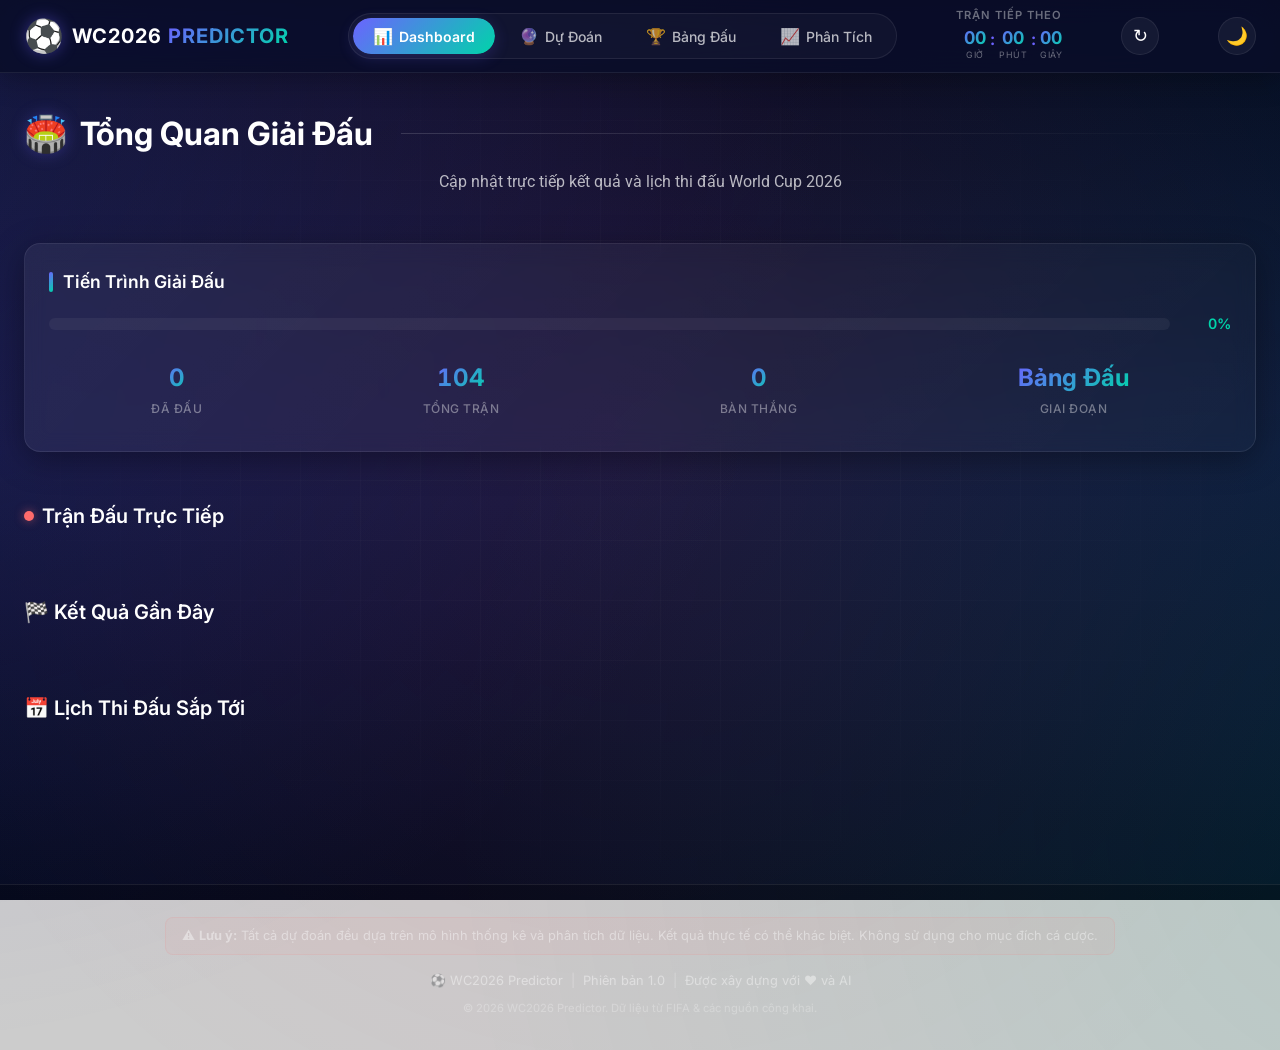
==== commit 7fd65d70: "v2: Fix loading overlay, add realtime API, update match results Jun 16-17" ====
--- a/index.html
+++ b/index.html
@@ -67,6 +67,9 @@
         <span id="countdown-match-info" class="countdown-match-info"></span>
       </div>
 
+      <button id="refresh-btn" class="refresh-btn" aria-label="Làm mới" title="Làm mới dữ liệu">↻</button>
+      <button id="theme-toggle" class="theme-toggle" aria-label="Đổi giao diện" title="Đổi sáng/tối">🌙</button>
+
       <button id="mobile-menu-toggle" class="mobile-menu-toggle" aria-label="Menu">
         <span></span><span></span><span></span>
       </button>
@@ -222,6 +225,29 @@
             <span>Độ tin cậy: </span>
             <span id="confidence-value" class="confidence-value">0%</span>
           </div>
+
+          <!-- Modern 1X2 row -->
+          <div class="probability-modern">
+            <div class="probability-modern-side home">
+              <span id="home-prob-pct" class="probability-modern-pct">0%</span>
+              <span id="home-prob-name" class="probability-modern-name">Đội nhà</span>
+            </div>
+            <div class="probability-modern-bar">
+              <div id="home-prob-fill" class="probability-modern-fill home" style="width:33%"></div>
+              <div id="away-prob-fill" class="probability-modern-fill away" style="width:33%"></div>
+              <span id="draw-prob-pill" class="probability-modern-draw">Hòa 34%</span>
+            </div>
+            <div class="probability-modern-side away">
+              <span id="away-prob-pct" class="probability-modern-pct">0%</span>
+              <span id="away-prob-name" class="probability-modern-name">Đội khách</span>
+            </div>
+          </div>
+        </div>
+
+        <!-- AI Pitch Report panel -->
+        <div id="ai-report-panel" class="ai-report-panel" style="display:none;">
+          <span class="ai-badge"><span class="ai-badge-dot"></span>AI NHẬN ĐỊNH</span>
+          <p id="ai-report-text" class="ai-report-text"></p>
         </div>
 
         <!-- Charts Row 1 -->
@@ -238,6 +264,115 @@
             <h3 class="card-title">Mức Độ Tin Cậy</h3>
             <canvas id="confidence-gauge" width="300" height="300"></canvas>
             <div id="gauge-value-display" class="gauge-value"></div>
+          </div>
+
+          <!-- Probability Donut -->
+          <div id="prob-donut-container" class="chart-container card glass-card">
+            <h3 class="card-title">Tỷ Lệ 1X2</h3>
+            <canvas id="prob-donut-chart" width="300" height="300"></canvas>
+          </div>
+        </div>
+
+        <!-- Charts Row 1.5 -->
+        <div class="charts-row">
+          <!-- Win Margin distribution -->
+          <div id="win-margin-container" class="chart-container card glass-card">
+            <h3 class="card-title">Phân Phối Cách Biệt Bàn Thắng</h3>
+            <canvas id="win-margin-chart" width="600" height="280"></canvas>
+          </div>
+        </div>
+
+        <!-- Charts Row 1.7 -->
+        <div class="charts-row">
+          <!-- xG Comparison -->
+          <div id="xg-chart-container" class="chart-container card glass-card">
+            <h3 class="card-title">Bàn Thắng Kỳ Vọng (xG)</h3>
+            <canvas id="xg-chart" width="400" height="300"></canvas>
+          </div>
+
+          <!-- Clean Sheet Donut -->
+          <div id="cs-donut-container" class="chart-container card glass-card">
+            <h3 class="card-title">Giữ Sạch Lưới & BTTS</h3>
+            <canvas id="cs-donut-chart" width="400" height="320"></canvas>
+          </div>
+        </div>
+
+        <!-- Form sparklines -->
+        <div id="form-sparklines" class="card glass-card">
+          <h3 class="card-title">Phong Độ Gần Đây (10 trận)</h3>
+          <div class="form-sparkline-row">
+            <span id="form-spark-home-label" class="form-spark-label">🏠 Đội nhà</span>
+            <div class="sparkline-wrapper"><canvas id="form-spark-home"></canvas></div>
+          </div>
+          <div class="form-sparkline-row">
+            <span id="form-spark-away-label" class="form-spark-label">✈️ Đội khách</span>
+            <div class="sparkline-wrapper"><canvas id="form-spark-away"></canvas></div>
+          </div>
+        </div>
+
+        <!-- Markets grid (double chance / draw no bet / over-under) -->
+        <div class="card glass-card">
+          <h3 class="card-title">Thị Trường Cược</h3>
+          <div class="markets-grid">
+            <div class="market-card">
+              <div class="market-card-title">Cơ hội kép 1X</div>
+              <div class="market-card-value" id="mkt-dc-1x">0%</div>
+              <div class="market-card-sub">Đội nhà thắng hoặc hòa</div>
+            </div>
+            <div class="market-card">
+              <div class="market-card-title">Cơ hội kép X2</div>
+              <div class="market-card-value" id="mkt-dc-x2">0%</div>
+              <div class="market-card-sub">Đội khách thắng hoặc hòa</div>
+            </div>
+            <div class="market-card">
+              <div class="market-card-title">Cơ hội kép 12</div>
+              <div class="market-card-value" id="mkt-dc-12">0%</div>
+              <div class="market-card-sub">Có thắng (không hòa)</div>
+            </div>
+            <div class="market-card">
+              <div class="market-card-title">Draw No Bet (Nhà)</div>
+              <div class="market-card-value" id="mkt-dnb-h">0%</div>
+              <div class="market-card-sub">Thắng / (Thắng + Thua) — loại bỏ hòa</div>
+            </div>
+            <div class="market-card">
+              <div class="market-card-title">Draw No Bet (Khách)</div>
+              <div class="market-card-value" id="mkt-dnb-a">0%</div>
+              <div class="market-card-sub">Thắng / (Thắng + Thua) — loại bỏ hòa</div>
+            </div>
+            <div class="market-card">
+              <div class="market-card-title">Trên 0.5 bàn</div>
+              <div class="market-card-value" id="mkt-over05">0%</div>
+              <div class="market-card-sub">Trận đấu có bàn thắng</div>
+            </div>
+            <div class="market-card">
+              <div class="market-card-title">Trên 1.5 bàn</div>
+              <div class="market-card-value" id="mkt-over15">0%</div>
+              <div class="market-card-sub">Ít nhất 2 bàn</div>
+            </div>
+            <div class="market-card">
+              <div class="market-card-title">Trên 3.5 bàn</div>
+              <div class="market-card-value" id="mkt-over35">0%</div>
+              <div class="market-card-sub">Ít nhất 4 bàn</div>
+            </div>
+            <div class="market-card">
+              <div class="market-card-title">Trên 4.5 bàn</div>
+              <div class="market-card-value" id="mkt-over45">0%</div>
+              <div class="market-card-sub">Ít nhất 5 bàn (rất cao)</div>
+            </div>
+          </div>
+        </div>
+
+        <!-- Top scores list -->
+        <div class="card glass-card">
+          <h3 class="card-title">5 Tỉ Số Khả Thi Nhất</h3>
+          <div id="top-scores-list" class="top-scores-list"></div>
+        </div>
+
+        <!-- HT/FT 3x3 matrix -->
+        <div class="card glass-card">
+          <h3 class="card-title">Ma Trận Hiệp 1 / Cả Trận (HT/FT)</h3>
+          <div id="htft-container" class="htft-container">
+            <canvas id="htft-chart"></canvas>
           </div>
         </div>
 
--- a/css/style.css
+++ b/css/style.css
@@ -1,12 +1,12 @@
 /* ═══════════════════════════════════════════════════════════════════════════════
-   WC2026 PREDICTOR - PREMIUM DARK THEME WITH GLASSMORPHISM
+   WC2026 PREDICTOR - PREMIUM DARK THEME WITH GLASSMORPHISM v3
    ═══════════════════════════════════════════════════════════════════════════════ */
 
 /* ─── DESIGN TOKENS ─── */
 :root {
-  --bg-primary: #0A0E27;
-  --bg-secondary: #111638;
-  --bg-tertiary: #161B42;
+  --bg-primary: #060B1F;
+  --bg-secondary: #0B1130;
+  --bg-tertiary: #131A47;
   --bg-card: rgba(255, 255, 255, 0.03);
   --glass: rgba(255, 255, 255, 0.05);
   --glass-hover: rgba(255, 255, 255, 0.08);
@@ -28,15 +28,22 @@
   --accent-blue-dim: rgba(74, 158, 255, 0.2);
   --accent-green: #00E676;
   --accent-orange: #FF9800;
+  --accent-pink: #FF4D8D;
+  --accent-cyan: #00E5FF;
   --gradient-primary: linear-gradient(135deg, #6C63FF, #00D4AA);
   --gradient-secondary: linear-gradient(135deg, #FF6B6B, #FFD700);
   --gradient-cool: linear-gradient(135deg, #4A9EFF, #6C63FF);
-  --gradient-bg: linear-gradient(180deg, #0A0E27 0%, #1A1F3A 50%, #0A0E27 100%);
-  --gradient-card: linear-gradient(135deg, rgba(255,255,255,0.05) 0%, rgba(255,255,255,0.02) 100%);
-  --shadow-glow: 0 0 30px rgba(108, 99, 255, 0.15);
-  --shadow-glow-teal: 0 0 30px rgba(0, 212, 170, 0.15);
-  --shadow-card: 0 8px 32px rgba(0, 0, 0, 0.3);
-  --shadow-card-hover: 0 16px 48px rgba(0, 0, 0, 0.4);
+  --gradient-hot: linear-gradient(135deg, #FF4D8D, #FFD700);
+  --gradient-neon: linear-gradient(135deg, #00E5FF, #6C63FF, #FF4D8D);
+  --gradient-bg: linear-gradient(180deg, #060B1F 0%, #0E1438 50%, #060B1F 100%);
+  --gradient-card: linear-gradient(135deg, rgba(255,255,255,0.06) 0%, rgba(255,255,255,0.02) 100%);
+  --gradient-card-hover: linear-gradient(135deg, rgba(255,255,255,0.10) 0%, rgba(255,255,255,0.04) 100%);
+  --shadow-glow: 0 0 40px rgba(108, 99, 255, 0.20);
+  --shadow-glow-teal: 0 0 40px rgba(0, 212, 170, 0.20);
+  --shadow-glow-coral: 0 0 40px rgba(255, 107, 107, 0.20);
+  --shadow-card: 0 8px 32px rgba(0, 0, 0, 0.35);
+  --shadow-card-hover: 0 16px 48px rgba(0, 0, 0, 0.45);
+  --shadow-inset: inset 0 1px 0 0 rgba(255, 255, 255, 0.05);
   --shadow-btn: 0 4px 15px rgba(108, 99, 255, 0.3);
   --radius: 16px;
   --radius-sm: 8px;
@@ -45,8 +52,10 @@
   --transition: all 0.3s cubic-bezier(0.4, 0, 0.2, 1);
   --transition-fast: all 0.15s cubic-bezier(0.4, 0, 0.2, 1);
   --transition-slow: all 0.5s cubic-bezier(0.4, 0, 0.2, 1);
+  --transition-spring: all 0.5s cubic-bezier(0.34, 1.56, 0.64, 1);
   --font-primary: 'Inter', -apple-system, BlinkMacSystemFont, 'Segoe UI', sans-serif;
   --font-secondary: 'Roboto', sans-serif;
+  --font-mono: 'JetBrains Mono', 'SF Mono', Consolas, monospace;
   --header-height: 72px;
   --content-max-width: 1400px;
   --spacing-xs: 4px;
@@ -56,6 +65,27 @@
   --spacing-xl: 32px;
   --spacing-2xl: 48px;
   --spacing-3xl: 64px;
+  --ease-spring: cubic-bezier(0.34, 1.56, 0.64, 1);
+  --ease-smooth: cubic-bezier(0.4, 0, 0.2, 1);
+}
+
+/* ─── LIGHT THEME OVERRIDE (auto via [data-theme="light"]) ─── */
+[data-theme="light"] {
+  --bg-primary: #F4F6FB;
+  --bg-secondary: #FFFFFF;
+  --bg-tertiary: #E9EEF7;
+  --bg-card: rgba(0, 0, 0, 0.02);
+  --glass: rgba(0, 0, 0, 0.03);
+  --glass-hover: rgba(0, 0, 0, 0.06);
+  --glass-border: rgba(0, 0, 0, 0.08);
+  --glass-border-hover: rgba(0, 0, 0, 0.15);
+  --text-primary: #0A0E27;
+  --text-secondary: rgba(10, 14, 39, 0.7);
+  --text-muted: rgba(10, 14, 39, 0.5);
+  --text-dim: rgba(10, 14, 39, 0.3);
+  --gradient-bg: linear-gradient(180deg, #F4F6FB 0%, #E9EEF7 50%, #F4F6FB 100%);
+  --shadow-card: 0 8px 32px rgba(0, 0, 0, 0.08);
+  --shadow-card-hover: 0 16px 48px rgba(0, 0, 0, 0.12);
 }
 
 /* ─── RESET & BASE ─── */
@@ -83,6 +113,54 @@
   overflow-x: hidden;
   -webkit-font-smoothing: antialiased;
   -moz-osx-font-smoothing: grayscale;
+  position: relative;
+}
+
+/* Ambient animated background */
+body::before {
+  content: '';
+  position: fixed;
+  top: -50%;
+  left: -50%;
+  width: 200%;
+  height: 200%;
+  background:
+    radial-gradient(circle at 20% 30%, rgba(108, 99, 255, 0.15), transparent 40%),
+    radial-gradient(circle at 80% 70%, rgba(0, 212, 170, 0.10), transparent 40%),
+    radial-gradient(circle at 50% 50%, rgba(255, 77, 141, 0.08), transparent 50%);
+  pointer-events: none;
+  z-index: -1;
+  animation: ambientFloat 20s ease-in-out infinite;
+}
+body::after {
+  content: '';
+  position: fixed;
+  inset: 0;
+  background-image:
+    linear-gradient(rgba(255,255,255,0.02) 1px, transparent 1px),
+    linear-gradient(90deg, rgba(255,255,255,0.02) 1px, transparent 1px);
+  background-size: 60px 60px;
+  pointer-events: none;
+  z-index: -1;
+  mask-image: radial-gradient(ellipse at center, black 30%, transparent 80%);
+  -webkit-mask-image: radial-gradient(ellipse at center, black 30%, transparent 80%);
+}
+[data-theme="light"] body::after {
+  background-image:
+    linear-gradient(rgba(0,0,0,0.03) 1px, transparent 1px),
+    linear-gradient(90deg, rgba(0,0,0,0.03) 1px, transparent 1px);
+}
+[data-theme="light"] body::before {
+  background:
+    radial-gradient(circle at 20% 30%, rgba(108, 99, 255, 0.10), transparent 40%),
+    radial-gradient(circle at 80% 70%, rgba(0, 212, 170, 0.08), transparent 40%),
+    radial-gradient(circle at 50% 50%, rgba(255, 77, 141, 0.06), transparent 50%);
+}
+
+@keyframes ambientFloat {
+  0%, 100% { transform: translate(0, 0) rotate(0deg); }
+  33%      { transform: translate(2%, -2%) rotate(1deg); }
+  66%      { transform: translate(-2%, 2%) rotate(-1deg); }
 }
 
 /* ─── CUSTOM SCROLLBAR ─── */
@@ -975,7 +1053,7 @@
    ═══════════════════════════════════════════════════════════════════════════════ */
 .charts-row {
   display: grid;
-  grid-template-columns: repeat(2, 1fr);
+  grid-template-columns: repeat(auto-fit, minmax(320px, 1fr));
   gap: var(--spacing-lg);
   margin-bottom: var(--spacing-lg);
 }
@@ -1768,12 +1846,23 @@
   align-items: center;
   justify-content: center;
   transition: opacity 0.5s ease, visibility 0.5s ease;
+  /* SAFETY: CSS-only auto-hide after 6s even if JS fails */
+  animation: loading-auto-hide 0.5s ease 6s forwards;
+}
+
+@keyframes loading-auto-hide {
+  to {
+    opacity: 0;
+    visibility: hidden;
+    pointer-events: none;
+  }
 }
 
 .loading-overlay.hidden {
   opacity: 0;
   visibility: hidden;
   pointer-events: none;
+  animation: none; /* Cancel auto-hide when JS handles it */
 }
 
 .loading-content {
@@ -2462,11 +2551,818 @@
 .hidden { display: none !important; }
 .visible { display: block; }
 
-/* Print styles */
+/* ═══════════════════════════════════════════════════════════════════════════════
+   v3 — NEW COMPONENTS & MICRO-INTERACTIONS
+   ═══════════════════════════════════════════════════════════════════════════════ */
+
+/* ─── Theme toggle button ─── */
+.theme-toggle {
+  background: var(--glass);
+  border: 1px solid var(--glass-border);
+  border-radius: var(--radius-full);
+  width: 38px;
+  height: 38px;
+  display: flex;
+  align-items: center;
+  justify-content: center;
+  cursor: pointer;
+  font-size: 1.1rem;
+  color: var(--text-primary);
+  transition: var(--transition);
+  flex-shrink: 0;
+}
+.theme-toggle:hover {
+  background: var(--glass-hover);
+  border-color: var(--glass-border-hover);
+  transform: rotate(20deg);
+}
+
+/* ─── Glass card upgrade ─── */
+.glass-card {
+  position: relative;
+  overflow: hidden;
+}
+.glass-card::before {
+  content: '';
+  position: absolute;
+  top: 0;
+  left: -100%;
+  width: 100%;
+  height: 100%;
+  background: linear-gradient(90deg, transparent, rgba(255,255,255,0.04), transparent);
+  transition: left 0.6s ease;
+  pointer-events: none;
+}
+.glass-card:hover::before { left: 100%; }
+.glass-card::after {
+  content: '';
+  position: absolute;
+  inset: 0;
+  border-radius: inherit;
+  padding: 1px;
+  background: linear-gradient(135deg, rgba(108,99,255,0.4), rgba(0,212,170,0.4), transparent, transparent);
+  -webkit-mask: linear-gradient(#fff 0 0) content-box, linear-gradient(#fff 0 0);
+  -webkit-mask-composite: xor;
+          mask-composite: exclude;
+  pointer-events: none;
+  opacity: 0;
+  transition: opacity 0.4s;
+}
+.glass-card:hover::after { opacity: 1; }
+
+/* ─── AI Pitch Report panel ─── */
+.ai-report-panel {
+  background: linear-gradient(135deg, rgba(108, 99, 255, 0.10), rgba(0, 212, 170, 0.08));
+  border: 1px solid var(--accent-purple-dim);
+  border-radius: var(--radius);
+  padding: var(--spacing-lg);
+  position: relative;
+  overflow: hidden;
+}
+.ai-report-panel::before {
+  content: '';
+  position: absolute;
+  top: -2px;
+  left: -2px;
+  right: -2px;
+  bottom: -2px;
+  background: linear-gradient(135deg, var(--accent-purple), var(--accent-teal));
+  border-radius: var(--radius);
+  z-index: -1;
+  opacity: 0.4;
+  filter: blur(20px);
+  animation: glow-pulse 3s ease-in-out infinite;
+}
+@keyframes glow-pulse {
+  0%, 100% { opacity: 0.4; }
+  50% { opacity: 0.7; }
+}
+.ai-report-text {
+  font-size: 0.95rem;
+  line-height: 1.7;
+  color: var(--text-primary);
+  white-space: pre-wrap;
+  word-break: break-word;
+}
+.ai-report-text strong { color: var(--accent-teal); font-weight: 600; }
+
+.ai-badge {
+  display: inline-flex;
+  align-items: center;
+  gap: 6px;
+  padding: 4px 12px;
+  border-radius: var(--radius-full);
+  background: linear-gradient(135deg, var(--accent-purple), var(--accent-teal));
+  color: white;
+  font-size: 0.7rem;
+  font-weight: 700;
+  letter-spacing: 1px;
+  text-transform: uppercase;
+  margin-bottom: var(--spacing-sm);
+}
+.ai-badge-dot {
+  width: 6px;
+  height: 6px;
+  background: white;
+  border-radius: 50%;
+  animation: pulse-dot 1.5s ease-in-out infinite;
+}
+@keyframes pulse-dot {
+  0%, 100% { opacity: 1; transform: scale(1); }
+  50% { opacity: 0.4; transform: scale(1.4); }
+}
+
+/* ─── Sparkline component ─── */
+.form-sparkline-row {
+  display: flex;
+  align-items: center;
+  gap: var(--spacing-md);
+  padding: var(--spacing-sm) 0;
+}
+.form-sparkline-row + .form-sparkline-row {
+  border-top: 1px solid var(--glass-border);
+}
+.sparkline-wrapper {
+  flex: 1;
+  height: 36px;
+  position: relative;
+}
+.sparkline-wrapper canvas {
+  width: 100%;
+  height: 100%;
+}
+.form-spark-label {
+  min-width: 100px;
+  font-size: 0.85rem;
+  color: var(--text-secondary);
+  font-weight: 500;
+}
+
+/* ─── Win margin / markets row ─── */
+.markets-grid {
+  display: grid;
+  grid-template-columns: repeat(auto-fit, minmax(220px, 1fr));
+  gap: var(--spacing-md);
+  margin-top: var(--spacing-md);
+}
+.market-card {
+  background: var(--glass);
+  border: 1px solid var(--glass-border);
+  border-radius: var(--radius);
+  padding: var(--spacing-md);
+  transition: var(--transition);
+  cursor: default;
+}
+.market-card:hover {
+  background: var(--glass-hover);
+  border-color: var(--accent-purple);
+  transform: translateY(-2px);
+  box-shadow: var(--shadow-glow);
+}
+.market-card-title {
+  font-size: 0.7rem;
+  color: var(--text-muted);
+  text-transform: uppercase;
+  letter-spacing: 1.5px;
+  margin-bottom: 6px;
+  font-weight: 600;
+}
+.market-card-value {
+  font-size: 1.4rem;
+  font-weight: 700;
+  background: var(--gradient-primary);
+  -webkit-background-clip: text;
+  -webkit-text-fill-color: transparent;
+  background-clip: text;
+}
+.market-card-sub {
+  font-size: 0.75rem;
+  color: var(--text-muted);
+  margin-top: 4px;
+}
+
+/* ─── Top scores list ─── */
+.top-scores-list {
+  display: grid;
+  grid-template-columns: repeat(auto-fit, minmax(110px, 1fr));
+  gap: 8px;
+  margin-top: var(--spacing-md);
+}
+.top-score-chip {
+  display: flex;
+  align-items: center;
+  justify-content: space-between;
+  padding: 10px 14px;
+  background: var(--glass);
+  border: 1px solid var(--glass-border);
+  border-radius: var(--radius-sm);
+  transition: var(--transition);
+}
+.top-score-chip:hover {
+  background: var(--glass-hover);
+  border-color: var(--accent-teal);
+}
+.top-score-chip.is-top {
+  background: linear-gradient(135deg, rgba(0,212,170,0.15), rgba(108,99,255,0.10));
+  border-color: var(--accent-teal);
+  box-shadow: 0 0 20px rgba(0, 212, 170, 0.2);
+}
+.top-score-num {
+  font-weight: 700;
+  font-size: 1.05rem;
+  color: var(--text-primary);
+  font-family: var(--font-mono);
+}
+.top-score-pct {
+  font-size: 0.85rem;
+  color: var(--accent-teal);
+  font-weight: 600;
+}
+
+/* ─── HT/FT grid wrapper ─── */
+.htft-container {
+  height: 280px;
+  position: relative;
+}
+
+/* ─── Modern probability bar with team colors ─── */
+.probability-modern {
+  display: grid;
+  grid-template-columns: 1fr 2fr 1fr;
+  align-items: center;
+  gap: var(--spacing-md);
+  padding: var(--spacing-md) 0;
+}
+.probability-modern-side {
+  display: flex;
+  flex-direction: column;
+  align-items: center;
+  gap: 4px;
+}
+.probability-modern-side.home { text-align: right; align-items: flex-end; }
+.probability-modern-side.away { text-align: left; align-items: flex-start; }
+.probability-modern-pct {
+  font-size: 2rem;
+  font-weight: 800;
+  font-family: var(--font-mono);
+  letter-spacing: -1px;
+}
+.probability-modern-side.home .probability-modern-pct { color: var(--accent-teal); }
+.probability-modern-side.away .probability-modern-pct { color: var(--accent-coral); }
+.probability-modern-name {
+  font-size: 0.85rem;
+  color: var(--text-secondary);
+  font-weight: 500;
+}
+.probability-modern-bar {
+  height: 14px;
+  border-radius: var(--radius-full);
+  background: var(--glass);
+  position: relative;
+  overflow: hidden;
+}
+.probability-modern-fill {
+  position: absolute;
+  top: 0;
+  height: 100%;
+  background: var(--gradient-primary);
+  border-radius: var(--radius-full);
+  transition: width 0.8s var(--ease-spring);
+}
+.probability-modern-fill.home { left: 0; }
+.probability-modern-fill.away { right: 0; background: linear-gradient(135deg, #FF6B6B, #FF4D8D); }
+.probability-modern-draw {
+  position: absolute;
+  top: 50%;
+  left: 50%;
+  transform: translate(-50%, -50%);
+  background: var(--bg-secondary);
+  border: 1px solid var(--glass-border);
+  border-radius: var(--radius-sm);
+  padding: 2px 10px;
+  font-size: 0.75rem;
+  font-weight: 600;
+  color: var(--accent-gold);
+  white-space: nowrap;
+}
+
+/* ─── Confidence ring (CSS) ─── */
+.confidence-ring {
+  width: 120px;
+  height: 120px;
+  position: relative;
+  margin: 0 auto;
+}
+.confidence-ring svg { transform: rotate(-90deg); }
+.confidence-ring-track { stroke: var(--glass); }
+.confidence-ring-fill {
+  stroke: url(#confidence-gradient);
+  stroke-linecap: round;
+  transition: stroke-dashoffset 1s var(--ease-spring);
+}
+.confidence-ring-text {
+  position: absolute;
+  inset: 0;
+  display: flex;
+  flex-direction: column;
+  align-items: center;
+  justify-content: center;
+}
+.confidence-ring-value {
+  font-size: 1.6rem;
+  font-weight: 800;
+  font-family: var(--font-mono);
+}
+.confidence-ring-label {
+  font-size: 0.65rem;
+  color: var(--text-muted);
+  text-transform: uppercase;
+  letter-spacing: 1px;
+  margin-top: 2px;
+}
+
+/* ─── Match card (modernised) ─── */
+.match-card {
+  position: relative;
+  overflow: hidden;
+  border: 1px solid var(--glass-border);
+  background: var(--gradient-card);
+  border-radius: var(--radius);
+  padding: var(--spacing-md);
+  cursor: pointer;
+  transition: var(--transition);
+}
+.match-card::before {
+  content: '';
+  position: absolute;
+  inset: 0;
+  background: radial-gradient(circle at var(--mx, 50%) var(--my, 50%), rgba(108,99,255,0.15), transparent 60%);
+  opacity: 0;
+  transition: opacity 0.4s;
+  pointer-events: none;
+}
+.match-card:hover::before { opacity: 1; }
+.match-card:hover {
+  transform: translateY(-3px);
+  border-color: var(--accent-purple);
+  box-shadow: var(--shadow-glow);
+}
+.match-card.live {
+  border-color: var(--accent-coral);
+  box-shadow: 0 0 24px rgba(255, 107, 107, 0.20);
+}
+.match-card.live::after {
+  content: '';
+  position: absolute;
+  top: 8px;
+  right: 8px;
+  width: 8px;
+  height: 8px;
+  background: var(--accent-coral);
+  border-radius: 50%;
+  animation: pulse-dot 1.4s ease-in-out infinite;
+  box-shadow: 0 0 8px var(--accent-coral);
+}
+
+/* ─── Glass card hover lift ─── */
+.glass-card {
+  transition: var(--transition);
+}
+.glass-card:hover {
+  transform: translateY(-2px);
+  box-shadow: var(--shadow-card-hover);
+  background: var(--gradient-card-hover);
+}
+
+/* ─── Animated counter ─── */
+.counter-animated {
+  display: inline-block;
+  font-variant-numeric: tabular-nums;
+}
+
+/* ─── Stat pill (used in tournament progress) ─── */
+.stat-pill {
+  display: inline-flex;
+  align-items: center;
+  gap: 6px;
+  padding: 6px 12px;
+  background: var(--glass);
+  border: 1px solid var(--glass-border);
+  border-radius: var(--radius-full);
+  font-size: 0.75rem;
+  font-weight: 600;
+  color: var(--text-secondary);
+  text-transform: uppercase;
+  letter-spacing: 0.5px;
+  transition: var(--transition);
+}
+.stat-pill:hover {
+  background: var(--glass-hover);
+  color: var(--text-primary);
+  border-color: var(--accent-purple);
+}
+
+/* ─── Hero gauge (overall pick confidence) ─── */
+.hero-pick {
+  display: flex;
+  flex-direction: column;
+  align-items: center;
+  gap: 4px;
+  padding: var(--spacing-md);
+}
+.hero-pick-label {
+  font-size: 0.75rem;
+  color: var(--text-muted);
+  text-transform: uppercase;
+  letter-spacing: 1.5px;
+  font-weight: 600;
+}
+.hero-pick-value {
+  font-size: 2.2rem;
+  font-weight: 800;
+  font-family: var(--font-mono);
+  background: var(--gradient-primary);
+  -webkit-background-clip: text;
+  -webkit-text-fill-color: transparent;
+  background-clip: text;
+  letter-spacing: -1px;
+}
+
+/* ─── Skeleton shimmer ─── */
+.skeleton {
+  background: linear-gradient(90deg, var(--glass) 0%, var(--glass-hover) 50%, var(--glass) 100%);
+  background-size: 200% 100%;
+  animation: shimmer 1.4s linear infinite;
+  border-radius: var(--radius-sm);
+}
+.skeleton-card { height: 110px; }
+@keyframes shimmer {
+  0% { background-position: 200% 0; }
+  100% { background-position: -200% 0; }
+}
+
+/* ─── Shimmer button ─── */
+.btn-shimmer {
+  position: relative;
+  overflow: hidden;
+  background: var(--gradient-primary);
+  color: white;
+  border: none;
+  border-radius: var(--radius-sm);
+  padding: 10px 22px;
+  font-family: var(--font-primary);
+  font-weight: 600;
+  font-size: 0.9rem;
+  cursor: pointer;
+  transition: var(--transition);
+}
+.btn-shimmer::after {
+  content: '';
+  position: absolute;
+  top: 0; left: -100%;
+  width: 100%;
+  height: 100%;
+  background: linear-gradient(90deg, transparent, rgba(255,255,255,0.3), transparent);
+  transition: left 0.6s;
+}
+.btn-shimmer:hover::after { left: 100%; }
+.btn-shimmer:hover { transform: translateY(-1px); box-shadow: var(--shadow-btn); }
+
+/* ─── Number tickers (animated counters) ─── */
+.tick-up { animation: tickUp 0.5s var(--ease-spring); }
+@keyframes tickUp {
+  0%   { transform: translateY(8px); opacity: 0; }
+  100% { transform: translateY(0); opacity: 1; }
+}
+
+/* ─── Floating action button ─── */
+.fab {
+  position: fixed;
+  bottom: var(--spacing-lg);
+  right: var(--spacing-lg);
+  width: 56px;
+  height: 56px;
+  border-radius: 50%;
+  background: var(--gradient-primary);
+  color: white;
+  display: flex;
+  align-items: center;
+  justify-content: center;
+  font-size: 1.5rem;
+  cursor: pointer;
+  border: none;
+  box-shadow: 0 8px 32px rgba(108,99,255,0.4);
+  z-index: 999;
+  transition: var(--transition-spring);
+  text-decoration: none;
+}
+.fab:hover { transform: scale(1.1) rotate(8deg); box-shadow: 0 12px 40px rgba(108,99,255,0.6); }
+
+/* ─── Tab indicator (smooth underline) ─── */
+.main-nav {
+  position: relative;
+}
+.nav-tab {
+  position: relative;
+  z-index: 1;
+}
+.nav-tab.active {
+  color: var(--text-primary);
+  background: var(--gradient-card-hover);
+  box-shadow: 0 4px 16px rgba(108,99,255,0.20);
+}
+
+/* ─── Tournament stage badges (chips) ─── */
+.stage-chip {
+  display: inline-flex;
+  align-items: center;
+  gap: 4px;
+  padding: 3px 9px;
+  border-radius: var(--radius-full);
+  font-size: 0.7rem;
+  font-weight: 600;
+  background: var(--accent-purple-dim);
+  color: var(--accent-purple);
+  border: 1px solid var(--accent-purple);
+  text-transform: uppercase;
+  letter-spacing: 0.5px;
+}
+.stage-chip.group    { background: rgba(74,158,255,0.12); color: var(--accent-blue); border-color: var(--accent-blue); }
+.stage-chip.knockout { background: rgba(255,107,107,0.12); color: var(--accent-coral); border-color: var(--accent-coral); }
+.stage-chip.final    { background: linear-gradient(135deg, rgba(255,215,0,0.20), rgba(255,107,107,0.15)); color: var(--accent-gold); border-color: var(--accent-gold); }
+
+/* ─── Card title accent bar ─── */
+.card-title {
+  position: relative;
+  padding-left: 14px;
+}
+.card-title::before {
+  content: '';
+  position: absolute;
+  left: 0;
+  top: 4px;
+  bottom: 4px;
+  width: 4px;
+  border-radius: 2px;
+  background: var(--gradient-primary);
+}
+
+/* ─── Loading overlay modern ─── */
+.loading-spinner {
+  position: relative;
+  width: 80px;
+  height: 80px;
+}
+.spinner-ball {
+  position: absolute;
+  inset: 0;
+  display: flex;
+  align-items: center;
+  justify-content: center;
+  font-size: 2.5rem;
+  animation: spin-slow 1.5s linear infinite;
+  filter: drop-shadow(0 0 20px var(--accent-purple));
+}
+.spinner-ball::before {
+  content: '';
+  position: absolute;
+  inset: -8px;
+  border: 3px solid transparent;
+  border-top-color: var(--accent-purple);
+  border-right-color: var(--accent-teal);
+  border-radius: 50%;
+  animation: spin-slow 1.5s linear infinite;
+}
+@keyframes spin-slow {
+  from { transform: rotate(0deg); }
+  to   { transform: rotate(360deg); }
+}
+
+/* ─── Section title with gradient line ─── */
+.section-title {
+  display: flex;
+  align-items: center;
+  gap: 12px;
+}
+.section-title::after {
+  content: '';
+  flex: 1;
+  height: 1px;
+  background: linear-gradient(90deg, var(--glass-border-hover), transparent);
+  margin-left: var(--spacing-md);
+}
+
+/* ─── Toast modern ─── */
+.toast {
+  display: flex;
+  align-items: center;
+  gap: 10px;
+  padding: 12px 20px;
+  background: var(--bg-secondary);
+  border: 1px solid var(--glass-border);
+  border-radius: var(--radius);
+  box-shadow: var(--shadow-card);
+  backdrop-filter: blur(20px);
+  color: var(--text-primary);
+  font-weight: 500;
+  animation: slideInRight 0.4s var(--ease-spring);
+  position: relative;
+  overflow: hidden;
+}
+.toast::before {
+  content: '';
+  position: absolute;
+  left: 0;
+  top: 0;
+  bottom: 0;
+  width: 4px;
+  background: var(--gradient-primary);
+}
+.toast-success::before { background: var(--accent-teal); }
+.toast-error::before { background: var(--accent-coral); }
+.toast-warning::before { background: var(--accent-gold); }
+.toast-hide { animation: slideOutRight 0.3s forwards; }
+
+@keyframes slideInRight {
+  from { transform: translateX(120%); opacity: 0; }
+  to   { transform: translateX(0); opacity: 1; }
+}
+@keyframes slideOutRight {
+  to { transform: translateX(120%); opacity: 0; }
+}
+
+/* ─── Tooltip (used by stat pills) ─── */
+[data-tooltip] {
+  position: relative;
+}
+[data-tooltip]:hover::after {
+  content: attr(data-tooltip);
+  position: absolute;
+  bottom: calc(100% + 8px);
+  left: 50%;
+  transform: translateX(-50%);
+  background: var(--bg-tertiary);
+  color: var(--text-primary);
+  font-size: 0.7rem;
+  padding: 6px 10px;
+  border-radius: var(--radius-sm);
+  white-space: nowrap;
+  z-index: 100;
+  box-shadow: var(--shadow-card);
+  border: 1px solid var(--glass-border);
+}
+
+/* ─── Section sub-title (used as eyebrow text) ─── */
+.eyebrow {
+  display: inline-block;
+  font-size: 0.7rem;
+  font-weight: 700;
+  letter-spacing: 2px;
+  text-transform: uppercase;
+  background: var(--gradient-primary);
+  -webkit-background-clip: text;
+  -webkit-text-fill-color: transparent;
+  background-clip: text;
+  margin-bottom: 4px;
+}
+
+/* ─── Improved focus states ─── */
+button:focus-visible,
+select:focus-visible,
+input:focus-visible {
+  outline: 2px solid var(--accent-purple);
+  outline-offset: 2px;
+}
+
+/* ─── Subtle bounce on click ─── */
+.btn-shimmer:active,
+.nav-tab:active,
+.match-pick-card:active {
+  transform: scale(0.97);
+}
+
+/* ─── Match pick card highlight ─── */
+.match-pick-card {
+  position: relative;
+  overflow: hidden;
+  transition: var(--transition);
+}
+.match-pick-card.selected {
+  border-color: var(--accent-teal);
+  background: linear-gradient(135deg, rgba(0,212,170,0.15), rgba(108,99,255,0.10));
+  box-shadow: 0 0 24px rgba(0, 212, 170, 0.2);
+}
+.match-pick-card.selected::after {
+  content: '✓';
+  position: absolute;
+  top: 6px;
+  right: 8px;
+  width: 22px;
+  height: 22px;
+  background: var(--accent-teal);
+  border-radius: 50%;
+  display: flex;
+  align-items: center;
+  justify-content: center;
+  color: var(--bg-primary);
+  font-weight: 800;
+  font-size: 0.8rem;
+  box-shadow: 0 0 12px var(--accent-teal);
+}
+
+/* ─── Refresh button (header) ─── */
+.refresh-btn {
+  background: var(--glass);
+  border: 1px solid var(--glass-border);
+  border-radius: var(--radius-full);
+  width: 38px;
+  height: 38px;
+  display: flex;
+  align-items: center;
+  justify-content: center;
+  cursor: pointer;
+  color: var(--text-primary);
+  font-size: 1.1rem;
+  transition: var(--transition);
+  flex-shrink: 0;
+}
+.refresh-btn:hover { background: var(--glass-hover); transform: rotate(180deg); }
+
+/* ─── Picker grid modernization ─── */
+.match-cards-grid {
+  display: grid;
+  grid-template-columns: repeat(auto-fill, minmax(220px, 1fr));
+  gap: var(--spacing-sm);
+  margin-top: var(--spacing-md);
+}
+
+/* ─── Improve group table ─── */
+.group-table tbody tr {
+  transition: var(--transition-fast);
+}
+.group-table tbody tr:hover {
+  background: var(--glass-hover);
+}
+.group-table tbody tr.qualified {
+  background: linear-gradient(90deg, rgba(0,212,170,0.10), transparent);
+  border-left: 3px solid var(--accent-teal);
+}
+.group-table tbody tr.third-place {
+  background: linear-gradient(90deg, rgba(255,215,0,0.08), transparent);
+  border-left: 3px solid var(--accent-gold);
+}
+
+/* ─── Strength bar with gradient ─── */
+.strength-bar {
+  display: inline-block;
+  height: 6px;
+  border-radius: var(--radius-full);
+  vertical-align: middle;
+  margin-right: 8px;
+  transition: var(--transition);
+}
+
+/* ─── Prediction header (the big team-vs-team) ─── */
+.prediction-header {
+  position: relative;
+  overflow: hidden;
+}
+.prediction-header::before {
+  content: '';
+  position: absolute;
+  top: 50%;
+  left: 50%;
+  transform: translate(-50%, -50%);
+  width: 280px;
+  height: 280px;
+  background: radial-gradient(circle, rgba(108,99,255,0.15), transparent 70%);
+  pointer-events: none;
+}
+
+/* ─── Make xG numbers more striking ─── */
+.xg-value {
+  font-size: 2rem;
+  font-weight: 800;
+  font-family: var(--font-mono);
+  background: var(--gradient-primary);
+  -webkit-background-clip: text;
+  -webkit-text-fill-color: transparent;
+  background-clip: text;
+}
+
+/* ─── BTTS circle improvement ─── */
+.circular-progress svg circle {
+  transition: stroke-dashoffset 1.2s var(--ease-spring);
+}
+
+/* ─── Print styles ─── */
 @media print {
   #main-header,
   .loading-overlay,
-  .toast-container {
+  .toast-container,
+  .fab,
+  .theme-toggle,
+  .refresh-btn {
     display: none !important;
   }
 
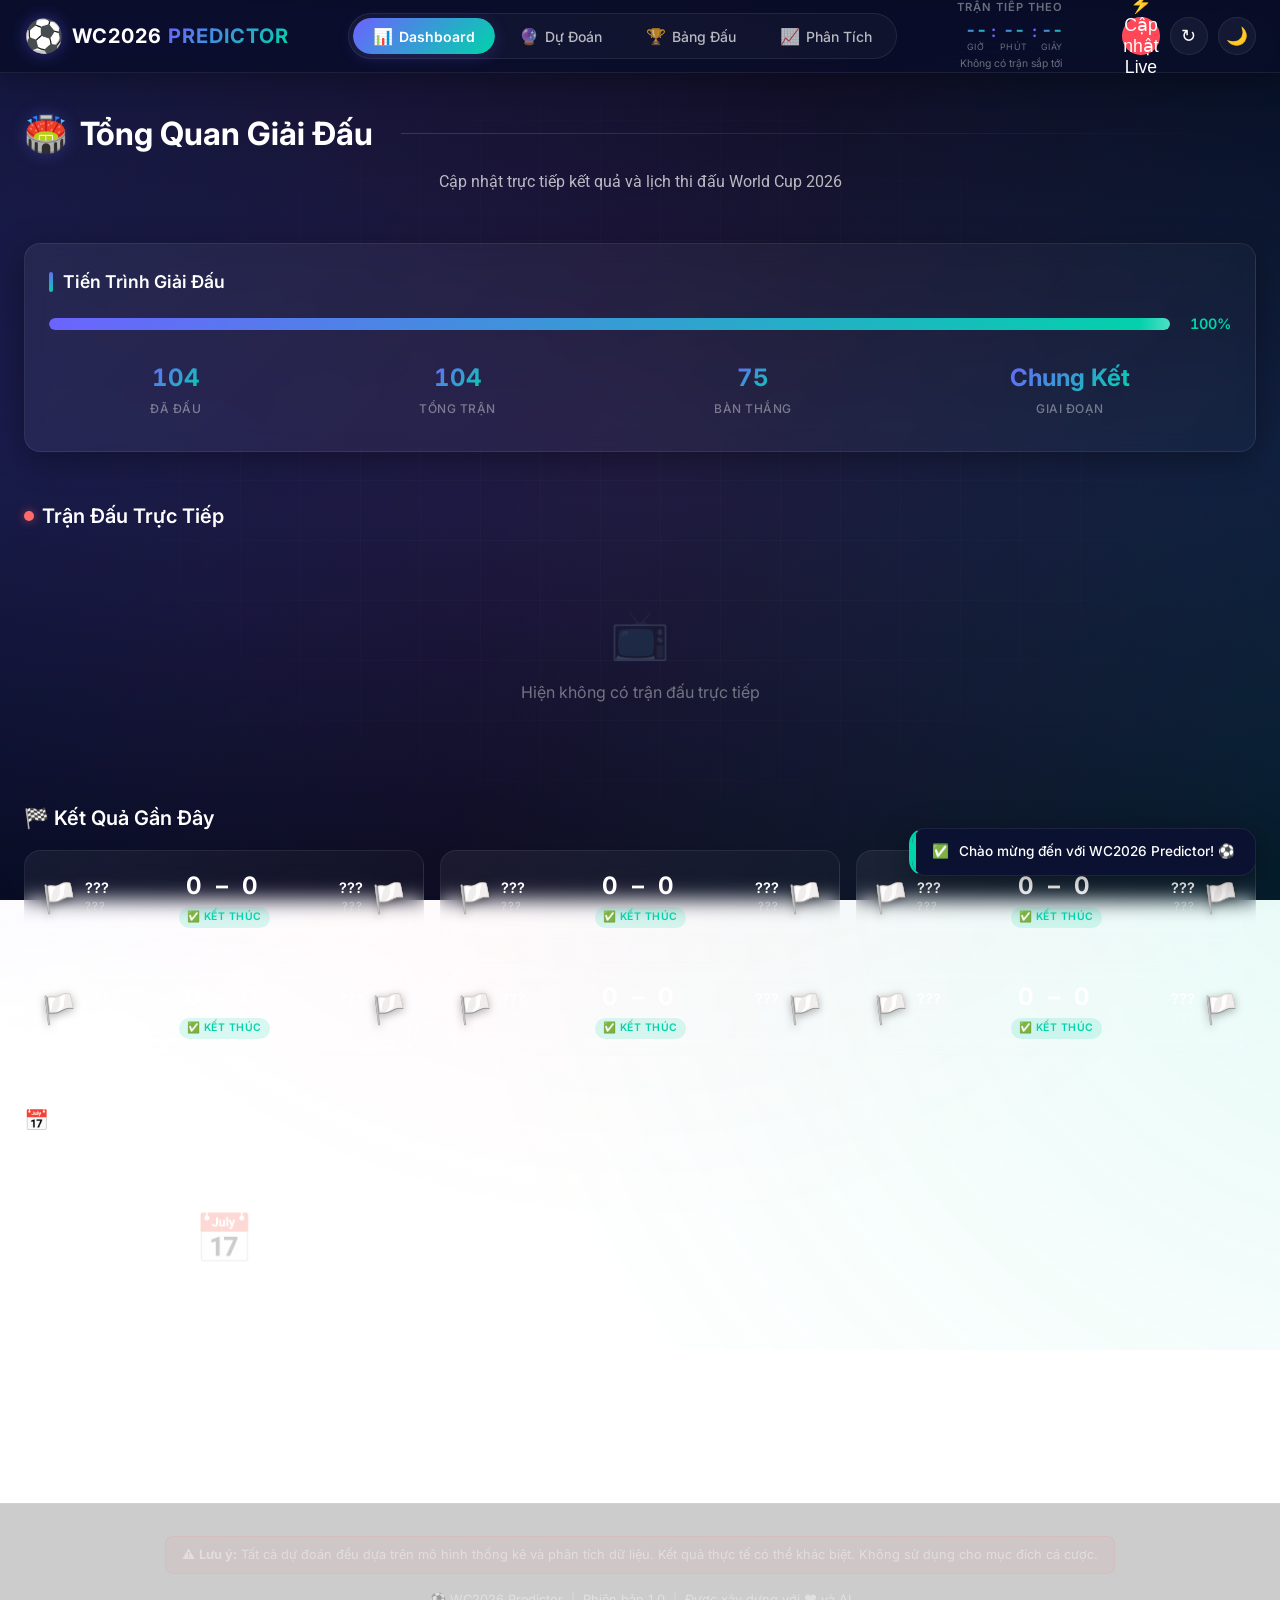
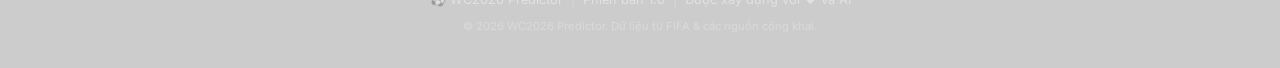
==== commit 59e5fbd1: "Add manual live update trigger button to UI" ====
--- a/index.html
+++ b/index.html
@@ -67,8 +67,11 @@
         <span id="countdown-match-info" class="countdown-match-info"></span>
       </div>
 
-      <button id="refresh-btn" class="refresh-btn" aria-label="Làm mới" title="Làm mới dữ liệu">↻</button>
-      <button id="theme-toggle" class="theme-toggle" aria-label="Đổi giao diện" title="Đổi sáng/tối">🌙</button>
+      <div class="header-actions" style="display: flex; gap: 10px; align-items: center;">
+        <button id="trigger-action-btn" class="refresh-btn" aria-label="Lấy Live Data" title="Kích hoạt cập nhật Live Data" style="background: #ff4757; color: white;">⚡ Cập nhật Live</button>
+        <button id="refresh-btn" class="refresh-btn" aria-label="Làm mới" title="Làm mới dữ liệu">↻</button>
+        <button id="theme-toggle" class="theme-toggle" aria-label="Đổi giao diện" title="Đổi sáng/tối">🌙</button>
+      </div>
 
       <button id="mobile-menu-toggle" class="mobile-menu-toggle" aria-label="Menu">
         <span></span><span></span><span></span>
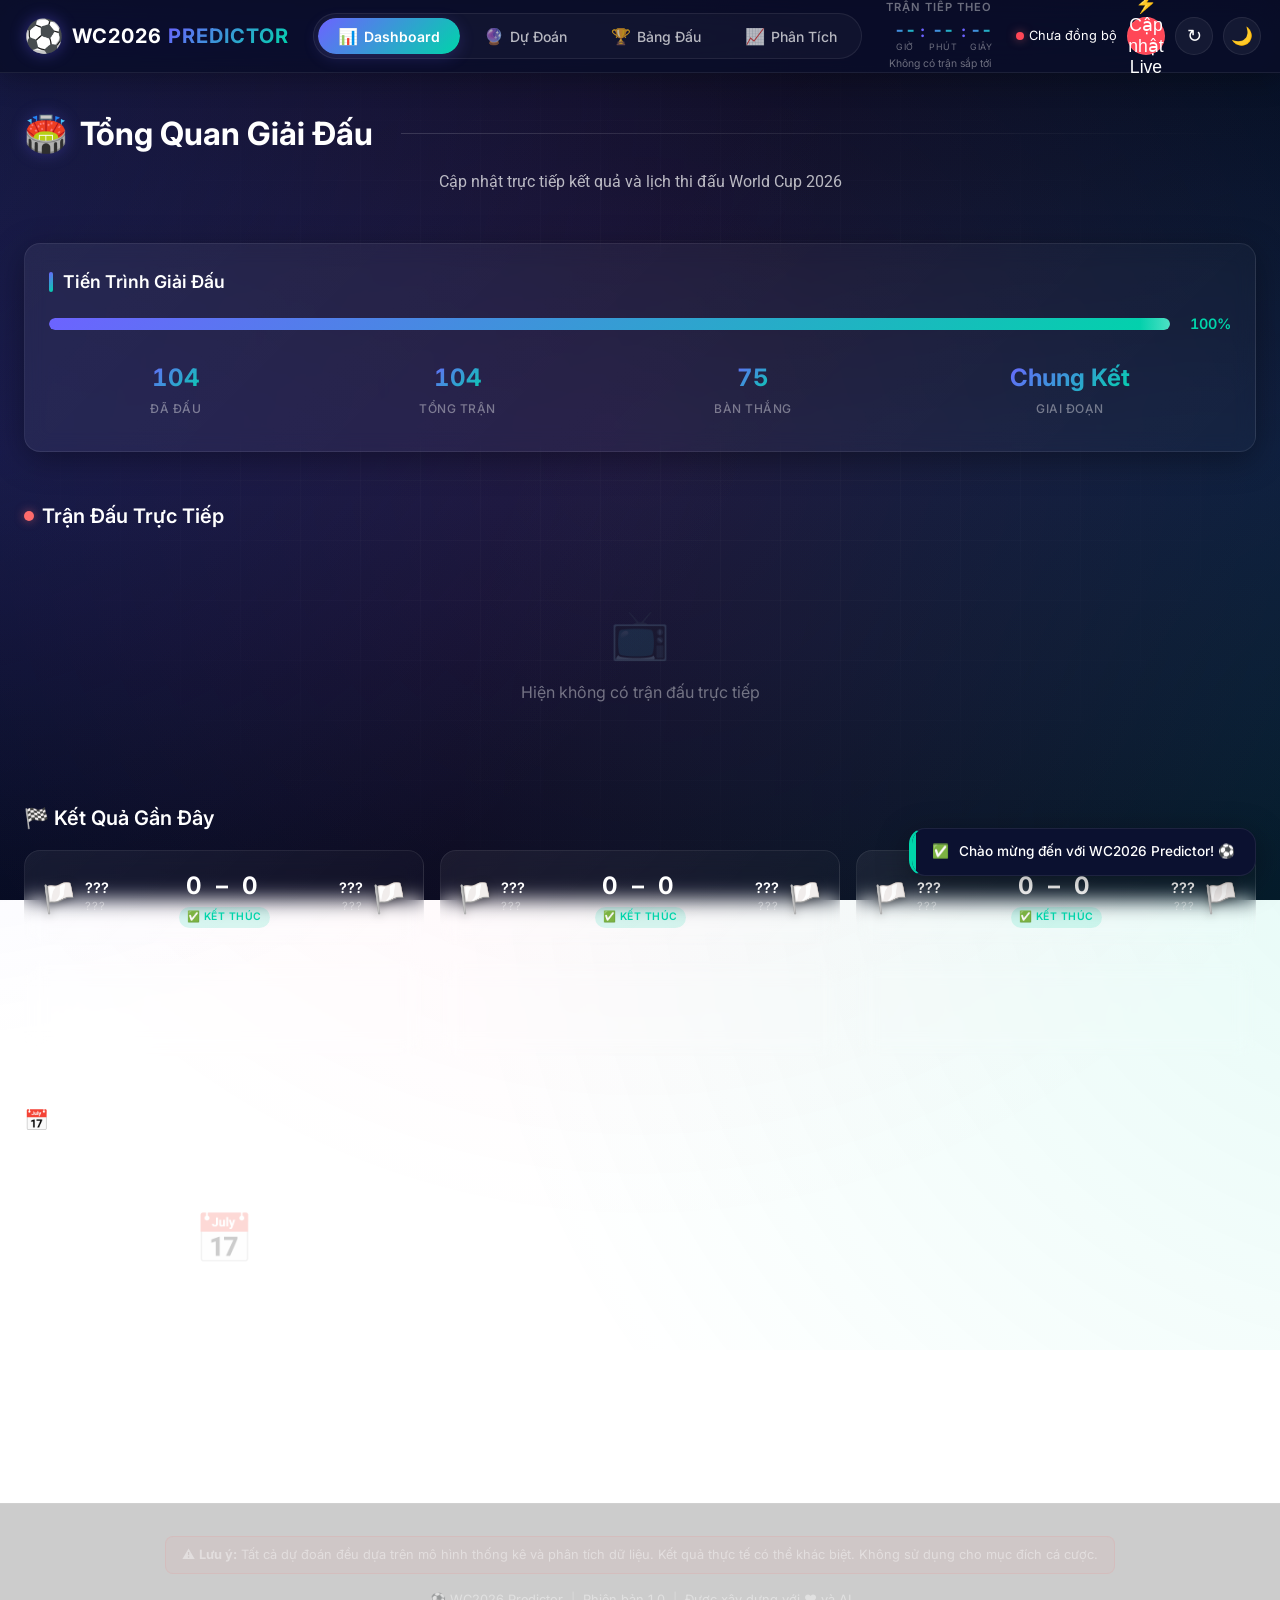
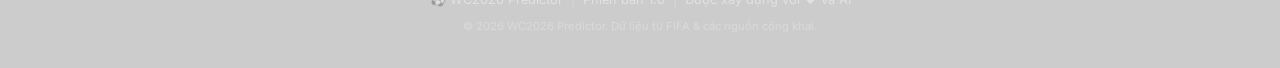
==== commit b1194ab2: "UI: Add live status ticker and enforce Vietnam Time (Asia/Ho_Chi_Minh)" ====
--- a/index.html
+++ b/index.html
@@ -68,6 +68,10 @@
       </div>
 
       <div class="header-actions" style="display: flex; gap: 10px; align-items: center;">
+        <div id="live-status-ticker" style="font-size: 0.8rem; color: var(--text-light); white-space: nowrap; display: flex; align-items: center; gap: 5px;">
+           <span class="live-dot" style="display:inline-block; width:8px; height:8px; background-color:#ff4757; border-radius:50%; animation: pulse-red 1.5s infinite;"></span>
+           <span id="last-updated-text">Đang cập nhật...</span>
+        </div>
         <button id="trigger-action-btn" class="refresh-btn" aria-label="Lấy Live Data" title="Kích hoạt cập nhật Live Data" style="background: #ff4757; color: white;">⚡ Cập nhật Live</button>
         <button id="refresh-btn" class="refresh-btn" aria-label="Làm mới" title="Làm mới dữ liệu">↻</button>
         <button id="theme-toggle" class="theme-toggle" aria-label="Đổi giao diện" title="Đổi sáng/tối">🌙</button>
--- a/css/style.css
+++ b/css/style.css
@@ -3377,3 +3377,5 @@
     box-shadow: none;
   }
 }
+
+@keyframes pulse-red { 0% { box-shadow: 0 0 0 0 rgba(255, 71, 87, 0.7); } 70% { box-shadow: 0 0 0 6px rgba(255, 71, 87, 0); } 100% { box-shadow: 0 0 0 0 rgba(255, 71, 87, 0); } }
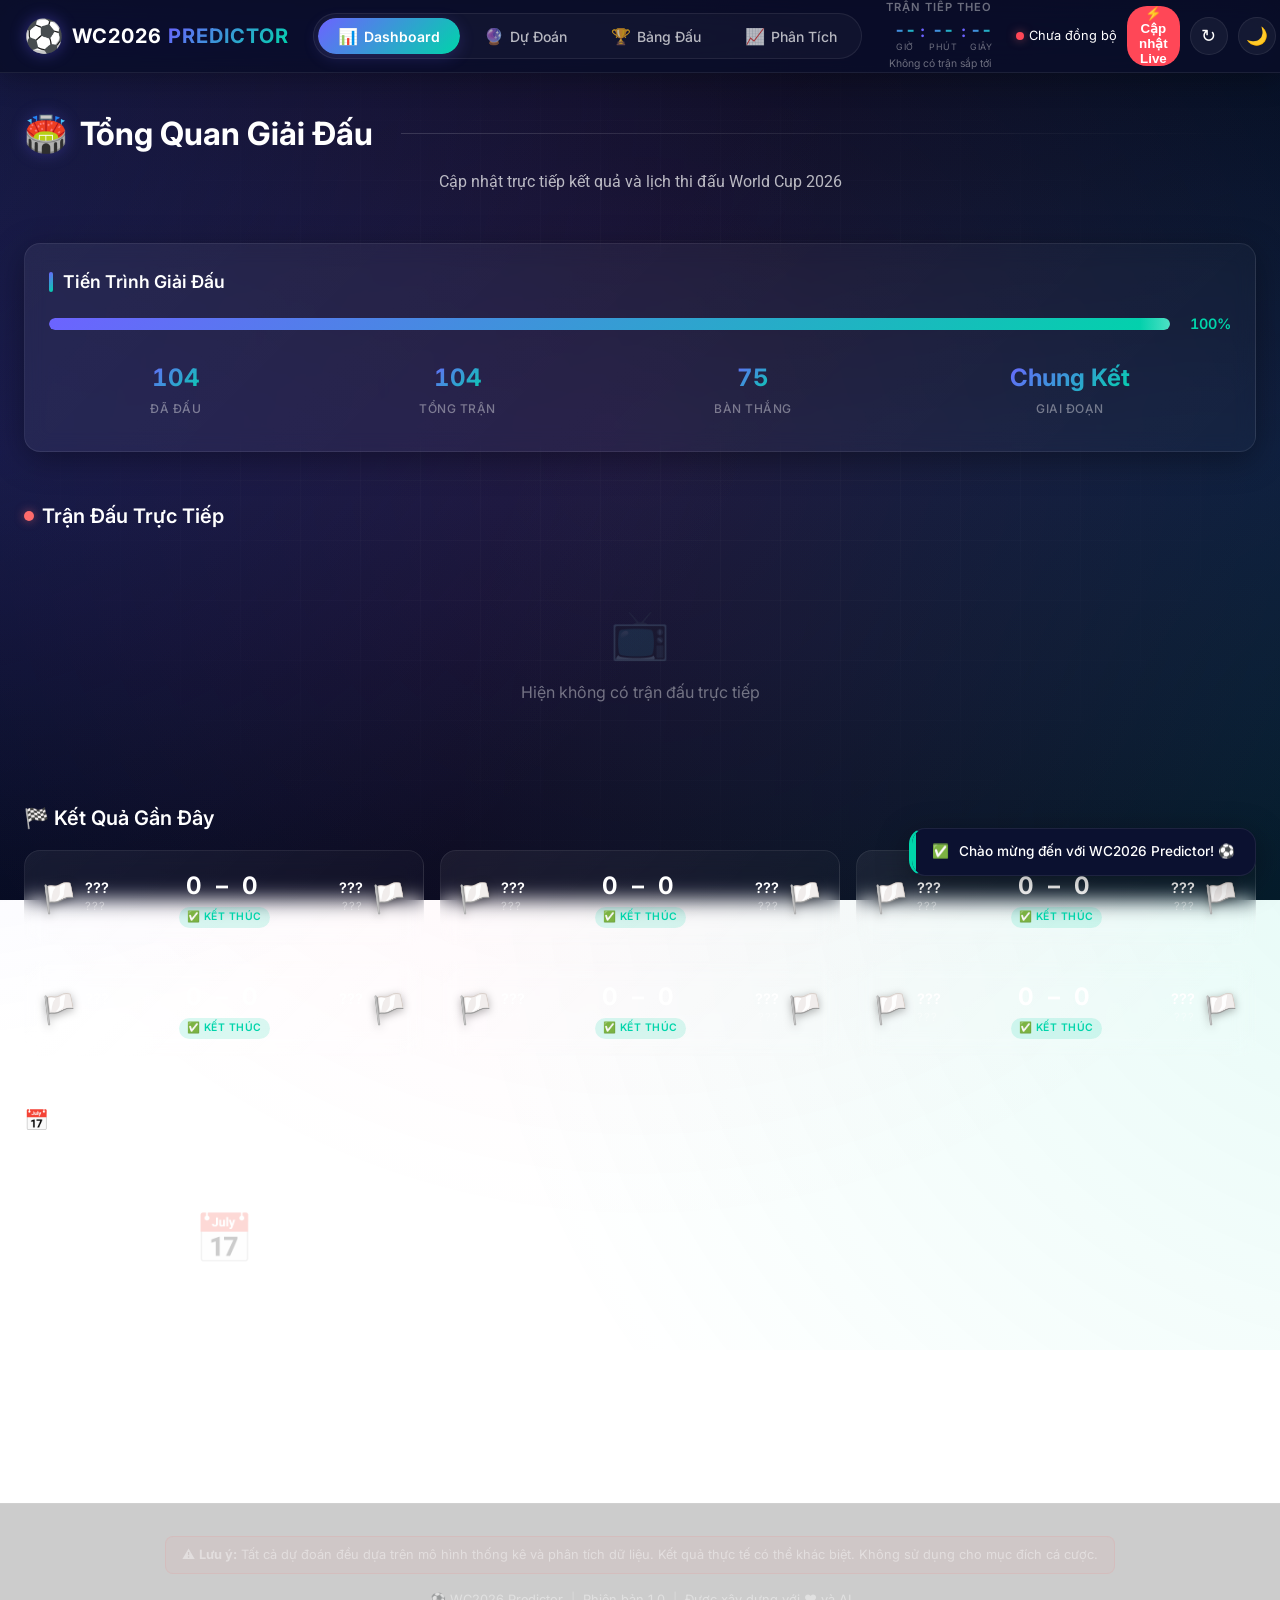
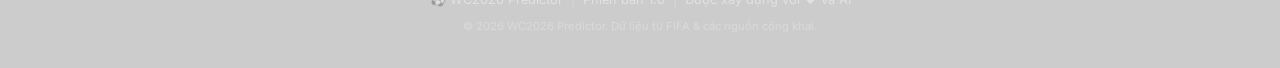
==== commit 41409cf3: "AI: Integrate Gemini Pro Commentary feature using prompt engineering" ====
--- a/index.html
+++ b/index.html
@@ -72,7 +72,7 @@
            <span class="live-dot" style="display:inline-block; width:8px; height:8px; background-color:#ff4757; border-radius:50%; animation: pulse-red 1.5s infinite;"></span>
            <span id="last-updated-text">Đang cập nhật...</span>
         </div>
-        <button id="trigger-action-btn" class="refresh-btn" aria-label="Lấy Live Data" title="Kích hoạt cập nhật Live Data" style="background: #ff4757; color: white;">⚡ Cập nhật Live</button>
+        <button id="trigger-action-btn" class="action-btn" aria-label="Lấy Live Data" title="Kích hoạt cập nhật Live Data" style="background: #ff4757; color: white; padding: 0 12px; border-radius: 20px; border: none; font-weight: bold; cursor: pointer;">⚡ Cập nhật Live</button>
         <button id="refresh-btn" class="refresh-btn" aria-label="Làm mới" title="Làm mới dữ liệu">↻</button>
         <button id="theme-toggle" class="theme-toggle" aria-label="Đổi giao diện" title="Đổi sáng/tối">🌙</button>
       </div>
@@ -252,9 +252,25 @@
         </div>
 
         <!-- AI Pitch Report panel -->
-        <div id="ai-report-panel" class="ai-report-panel" style="display:none;">
-          <span class="ai-badge"><span class="ai-badge-dot"></span>AI NHẬN ĐỊNH</span>
-          <p id="ai-report-text" class="ai-report-text"></p>
+        <div id="ai-report-panel" class="ai-report-panel" style="display:block; margin-top: 20px; background: rgba(15, 23, 42, 0.6); padding: 20px; border-radius: 12px; border: 1px solid rgba(255,255,255,0.1);">
+          <div style="display: flex; justify-content: space-between; align-items: center; margin-bottom: 15px;">
+             <span class="ai-badge" style="background: linear-gradient(90deg, #10b981, #059669); color: white; padding: 4px 10px; border-radius: 20px; font-size: 0.8rem; font-weight: bold; display: flex; align-items: center; gap: 6px;">
+                 <span class="ai-badge-dot" style="width:8px; height:8px; background:white; border-radius:50%; animation: pulse-red 2s infinite;"></span>
+                 AI NHẬN ĐỊNH
+             </span>
+             <button id="ask-gemini-btn" class="action-btn" style="background: linear-gradient(135deg, #6366f1, #a855f7, #ec4899); color: white; padding: 8px 16px; border-radius: 20px; border: none; font-weight: bold; cursor: pointer; display: flex; align-items: center; gap: 8px; box-shadow: 0 4px 12px rgba(168, 85, 247, 0.3); transition: transform 0.2s;">
+                ✨ Xin ý kiến Chuyên gia Gemini
+             </button>
+          </div>
+          <div id="ai-report-content" style="min-height: 80px; position: relative;">
+              <p id="ai-report-text" class="ai-report-text" style="font-size: 0.95rem; line-height: 1.6; color: var(--text-secondary); margin: 0;"></p>
+              <div id="ai-loading-indicator" style="display: none; justify-content: center; align-items: center; height: 80px;">
+                 <span style="display: inline-block; width: 8px; height: 8px; background-color: #a855f7; border-radius: 50%; margin: 0 4px; animation: bounce 1.4s infinite ease-in-out both;"></span>
+                 <span style="display: inline-block; width: 8px; height: 8px; background-color: #ec4899; border-radius: 50%; margin: 0 4px; animation: bounce 1.4s infinite ease-in-out both; animation-delay: -0.32s;"></span>
+                 <span style="display: inline-block; width: 8px; height: 8px; background-color: #6366f1; border-radius: 50%; margin: 0 4px; animation: bounce 1.4s infinite ease-in-out both; animation-delay: -0.16s;"></span>
+                 <style>@keyframes bounce { 0%, 80%, 100% { transform: scale(0); } 40% { transform: scale(1); } }</style>
+              </div>
+          </div>
         </div>
 
         <!-- Charts Row 1 -->
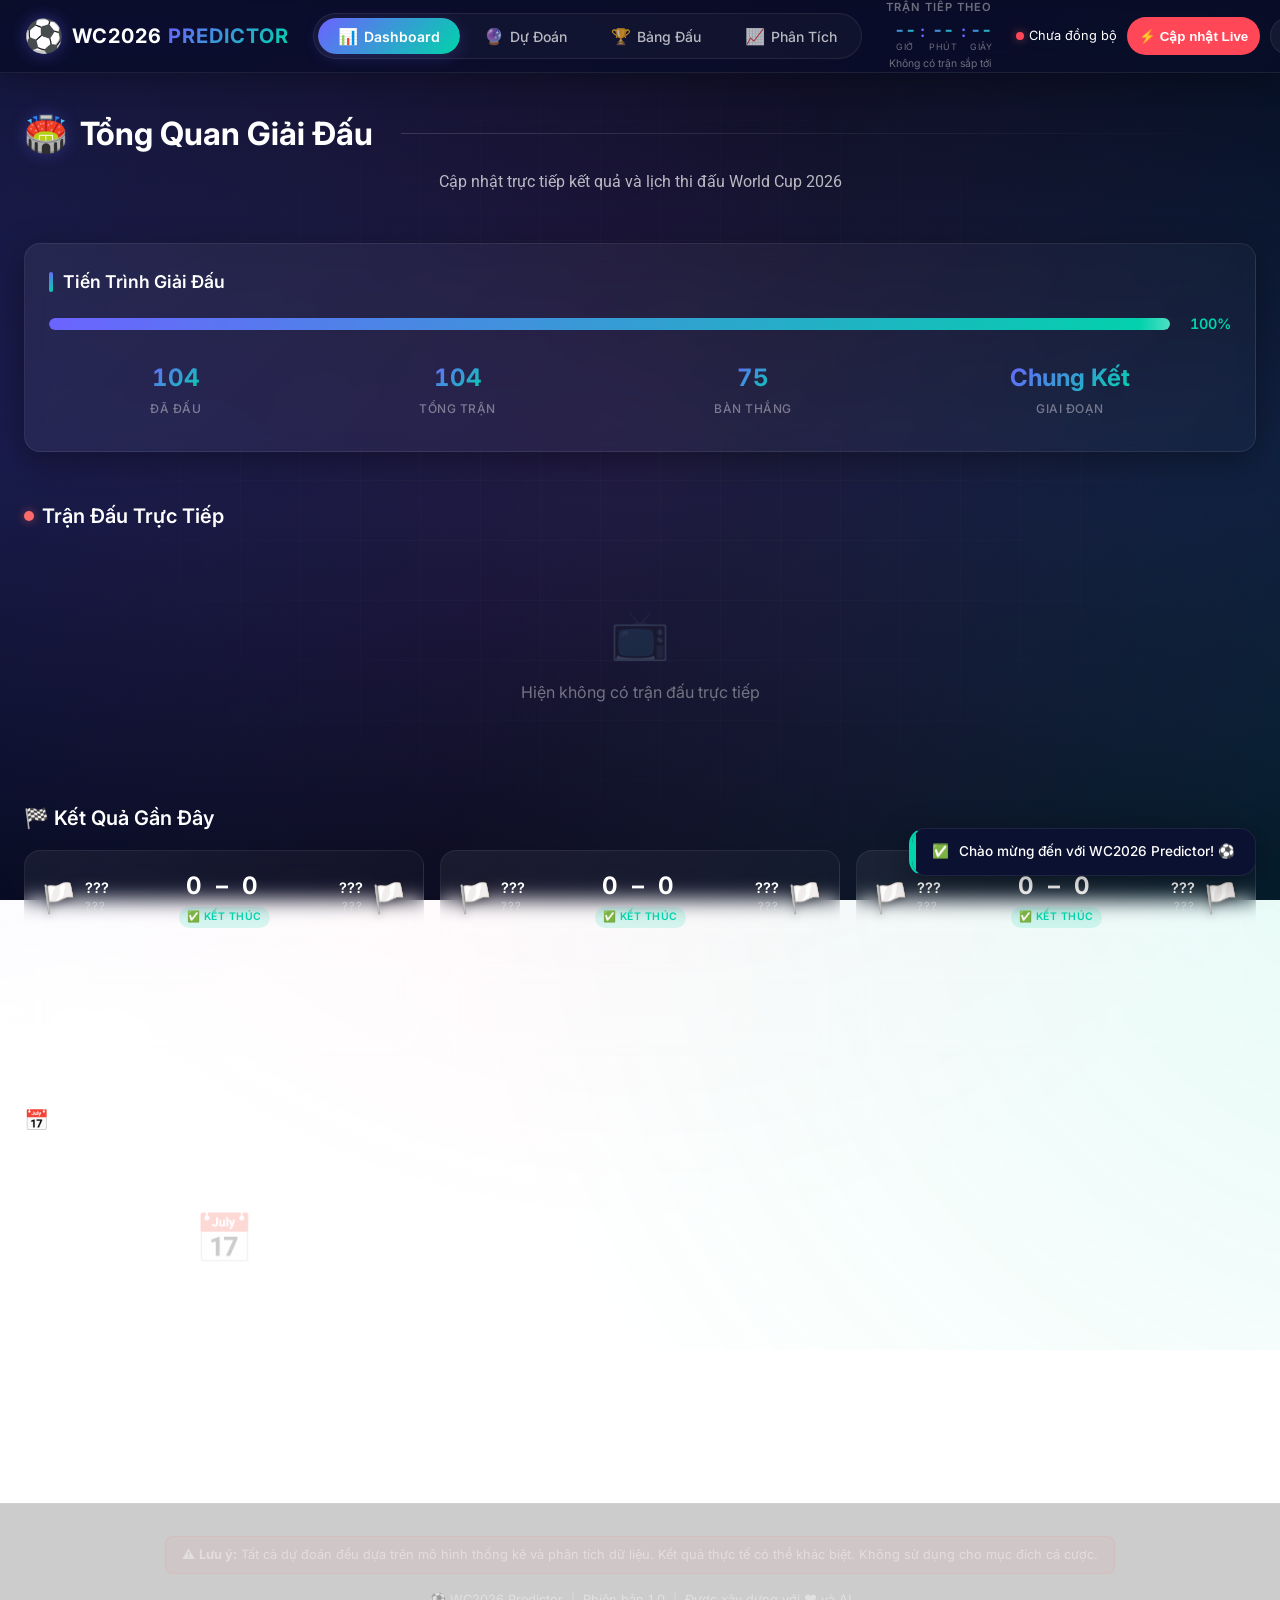
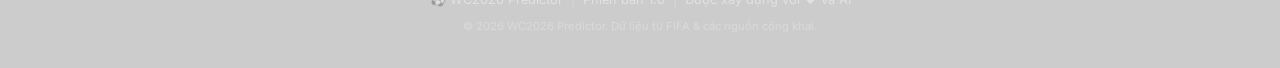
==== commit 79608fb4: "UI: Fix live button text wrapping on small screens" ====
--- a/index.html
+++ b/index.html
@@ -72,7 +72,7 @@
            <span class="live-dot" style="display:inline-block; width:8px; height:8px; background-color:#ff4757; border-radius:50%; animation: pulse-red 1.5s infinite;"></span>
            <span id="last-updated-text">Đang cập nhật...</span>
         </div>
-        <button id="trigger-action-btn" class="action-btn" aria-label="Lấy Live Data" title="Kích hoạt cập nhật Live Data" style="background: #ff4757; color: white; padding: 0 12px; border-radius: 20px; border: none; font-weight: bold; cursor: pointer;">⚡ Cập nhật Live</button>
+        <button id="trigger-action-btn" class="action-btn" aria-label="Lấy Live Data" title="Kích hoạt cập nhật Live Data" style="background: #ff4757; color: white; padding: 0 12px; border-radius: 20px; border: none; font-weight: bold; cursor: pointer; white-space: nowrap; height: 38px; display: flex; align-items: center; justify-content: center;">⚡ Cập nhật Live</button>
         <button id="refresh-btn" class="refresh-btn" aria-label="Làm mới" title="Làm mới dữ liệu">↻</button>
         <button id="theme-toggle" class="theme-toggle" aria-label="Đổi giao diện" title="Đổi sáng/tối">🌙</button>
       </div>
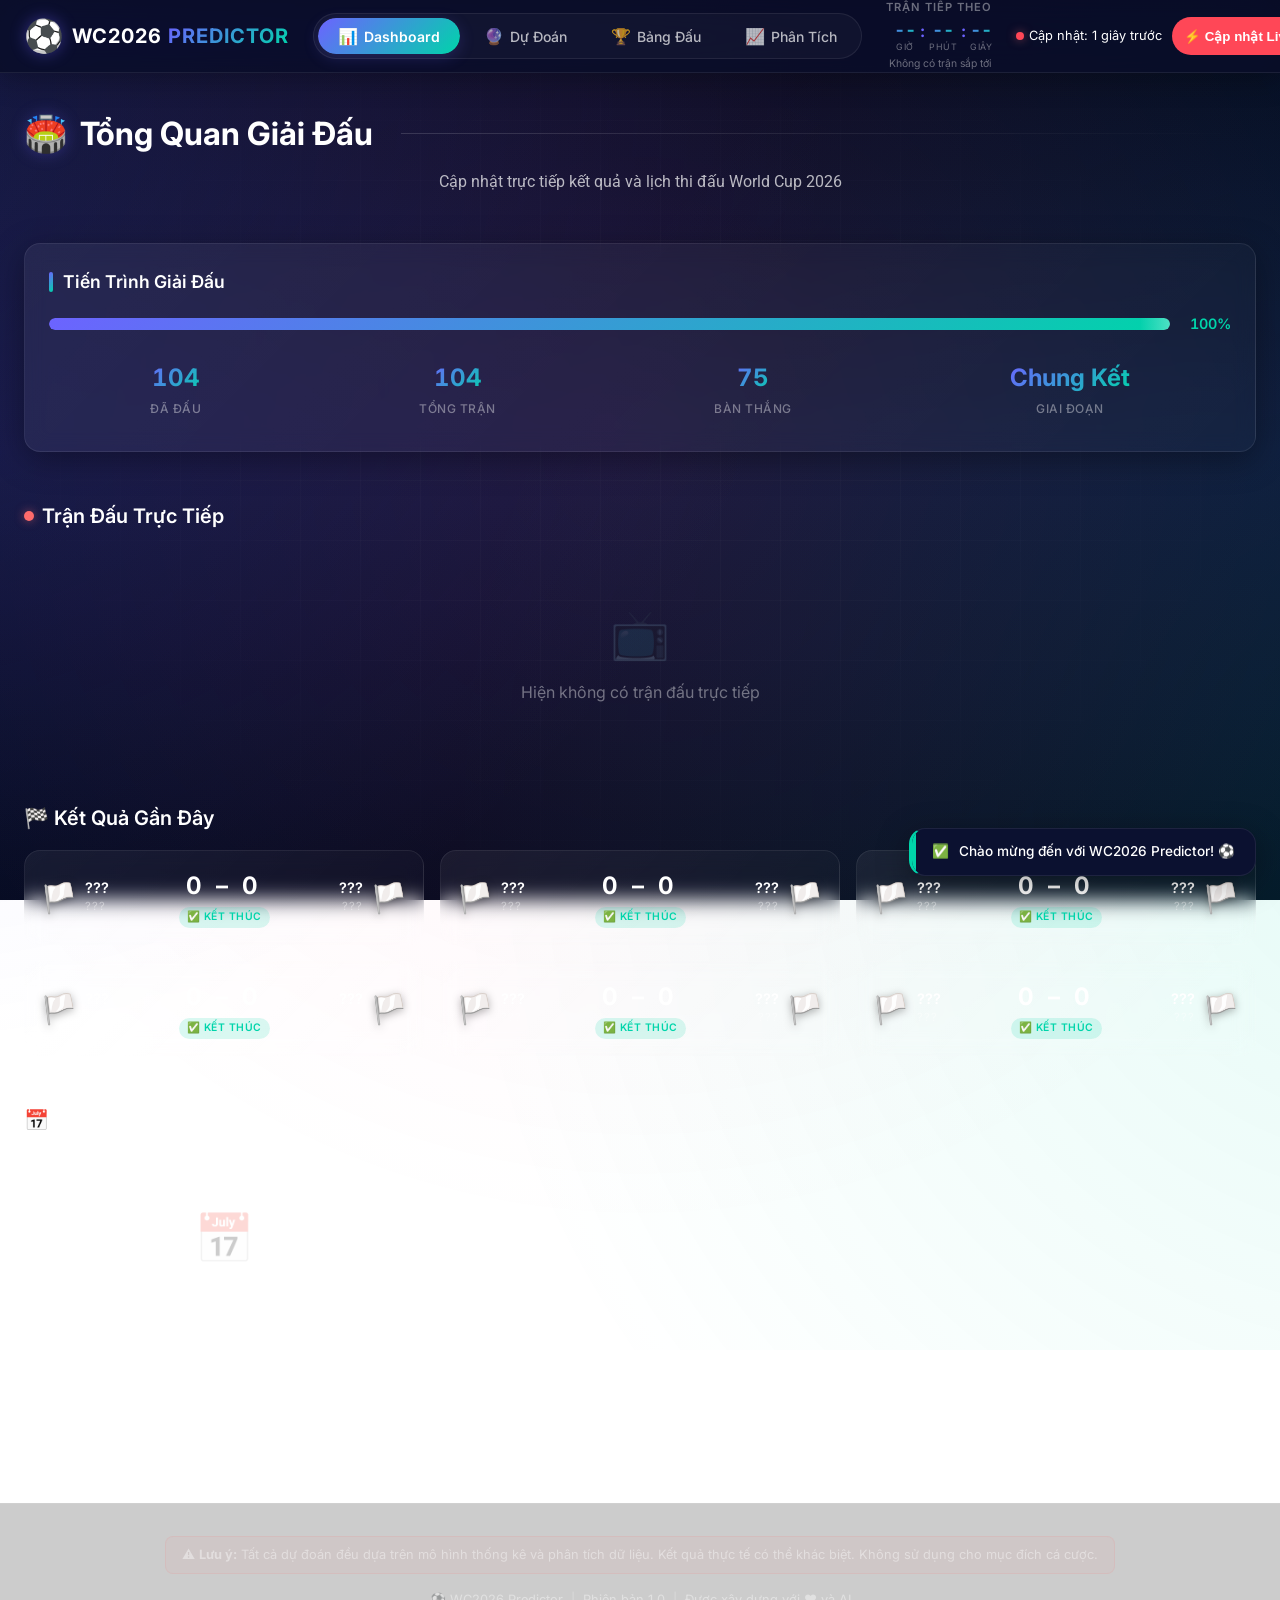
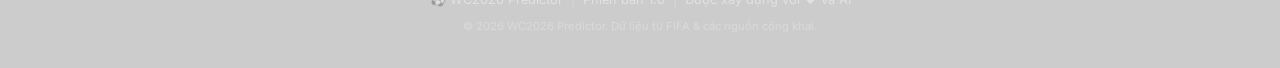
==== commit 255128a7: "Feat: Thêm nút Đổi API Key" ====
--- a/index.html
+++ b/index.html
@@ -258,9 +258,12 @@
                  <span class="ai-badge-dot" style="width:8px; height:8px; background:white; border-radius:50%; animation: pulse-red 2s infinite;"></span>
                  AI NHẬN ĐỊNH
              </span>
-             <button id="ask-gemini-btn" class="action-btn" style="background: linear-gradient(135deg, #6366f1, #a855f7, #ec4899); color: white; padding: 8px 16px; border-radius: 20px; border: none; font-weight: bold; cursor: pointer; display: flex; align-items: center; gap: 8px; box-shadow: 0 4px 12px rgba(168, 85, 247, 0.3); transition: transform 0.2s;">
-                ✨ Xin ý kiến Chuyên gia Gemini
-             </button>
+             <div style="display: flex; gap: 10px; align-items: center;">
+                 <button id="ask-gemini-btn" class="action-btn" style="background: linear-gradient(135deg, #6366f1, #a855f7, #ec4899); color: white; padding: 8px 16px; border-radius: 20px; border: none; font-weight: bold; cursor: pointer; display: flex; align-items: center; gap: 8px; box-shadow: 0 4px 12px rgba(168, 85, 247, 0.3); transition: transform 0.2s;">
+                    ✨ Xin ý kiến Chuyên gia Gemini
+                 </button>
+                 <a href="#" onclick="localStorage.removeItem('gemini_api_key'); alert('Đã xóa API Key cũ. Hãy bấm Xin ý kiến để nhập lại.'); return false;" style="font-size: 0.8rem; color: var(--text-muted); text-decoration: underline;">Đổi API Key</a>
+             </div>
           </div>
           <div id="ai-report-content" style="min-height: 80px; position: relative;">
               <p id="ai-report-text" class="ai-report-text" style="font-size: 0.95rem; line-height: 1.6; color: var(--text-secondary); margin: 0;"></p>
